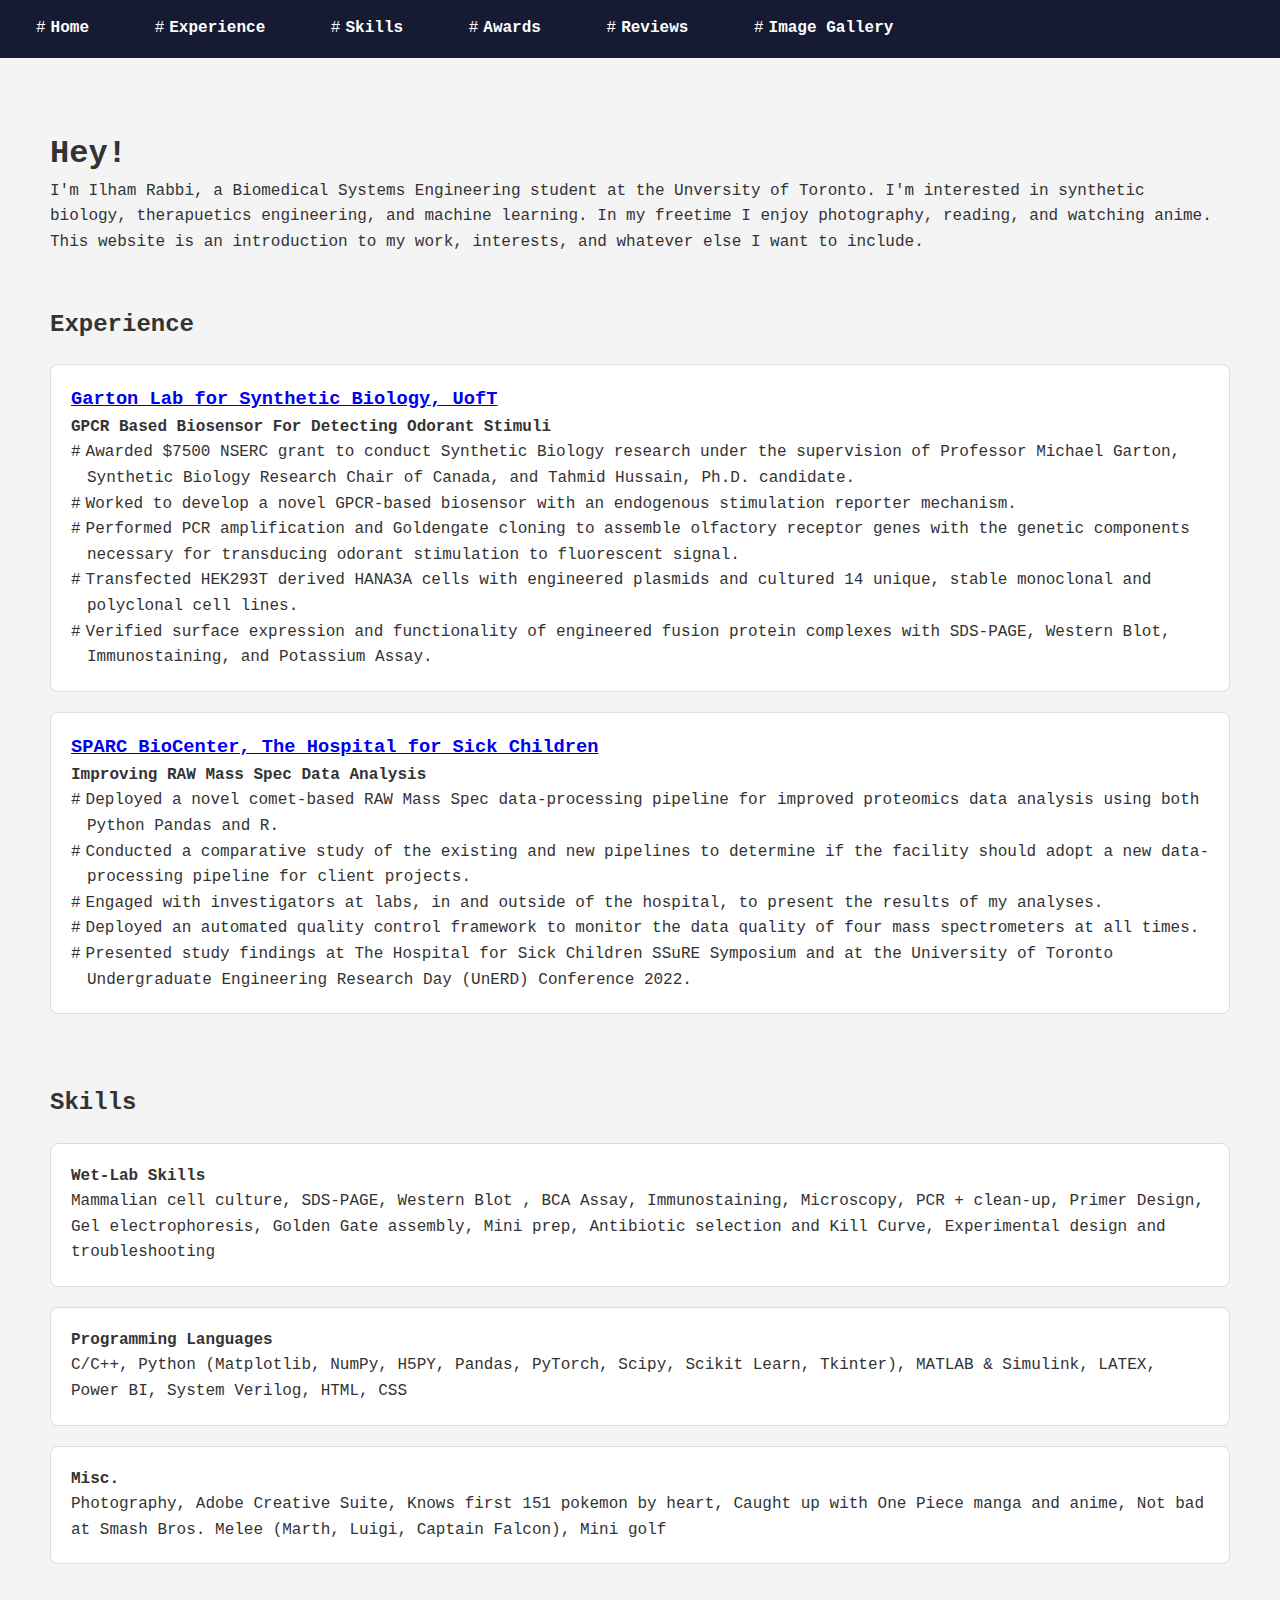
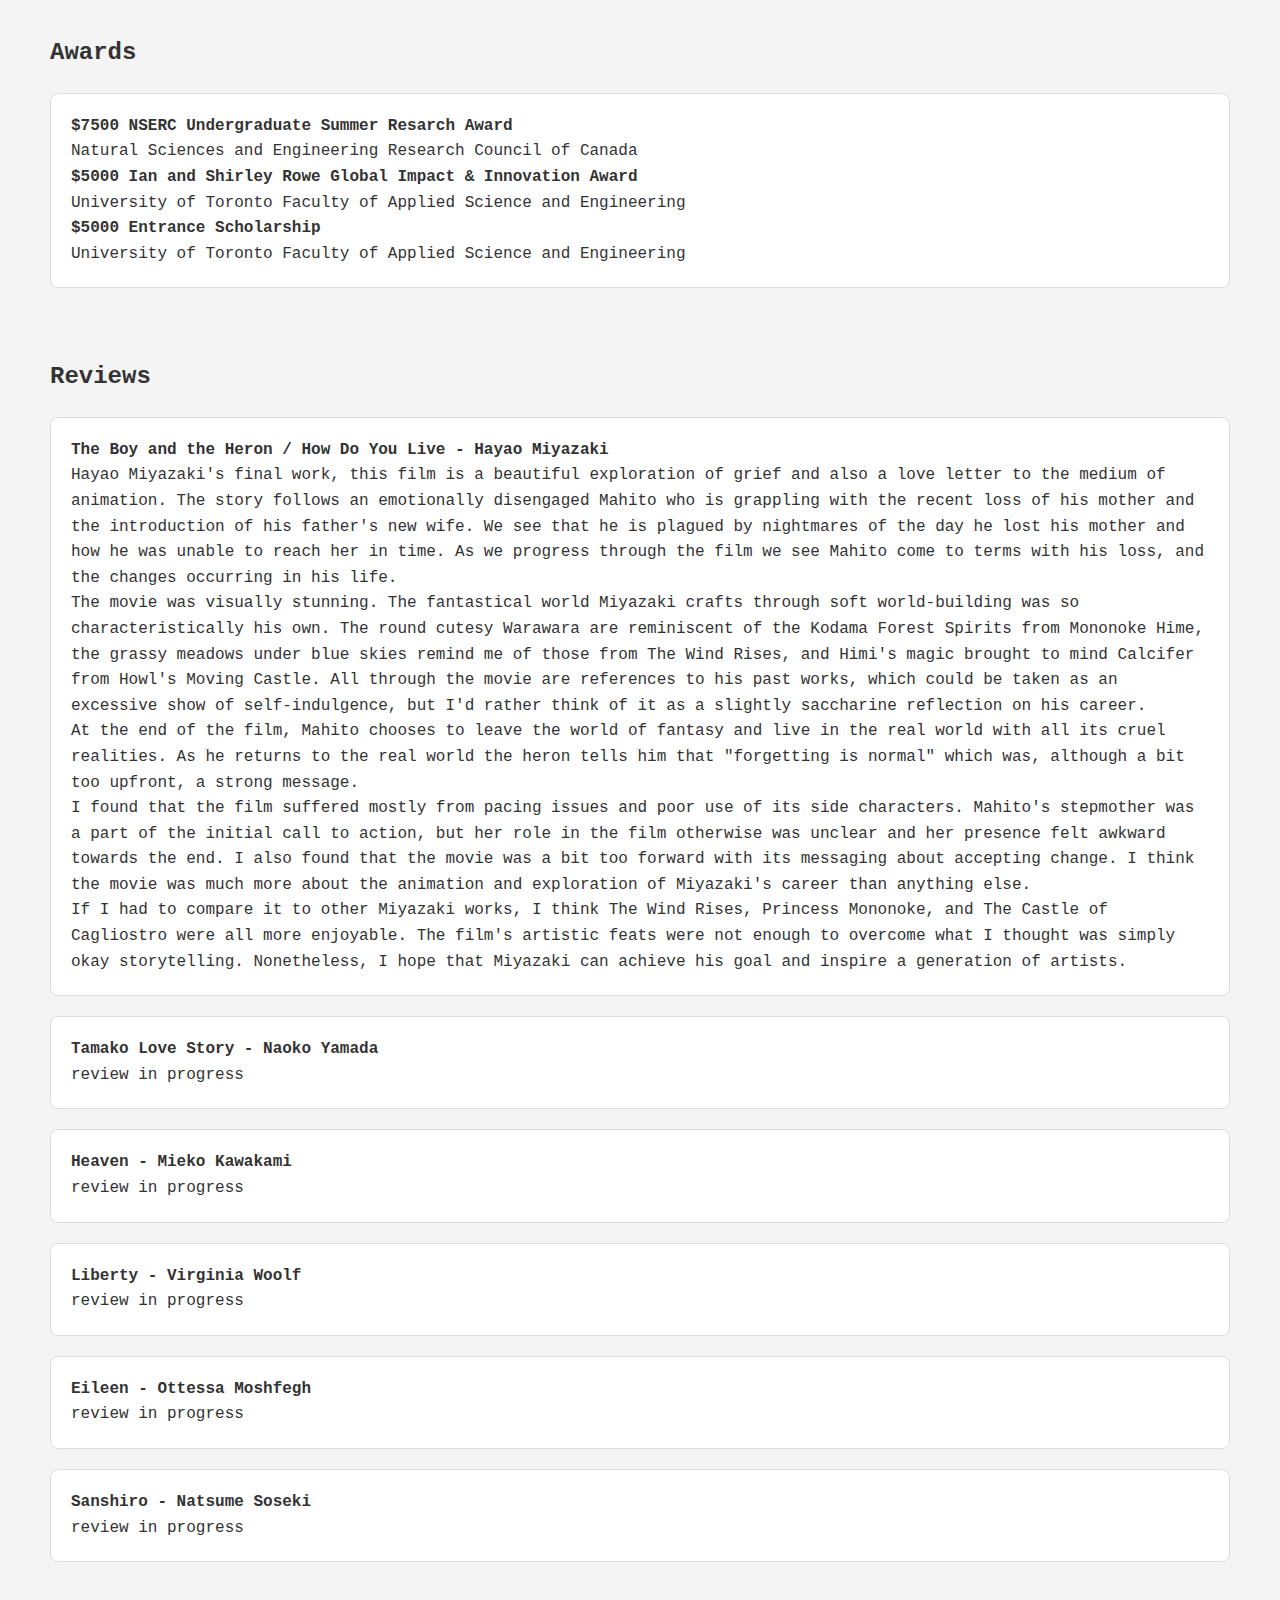
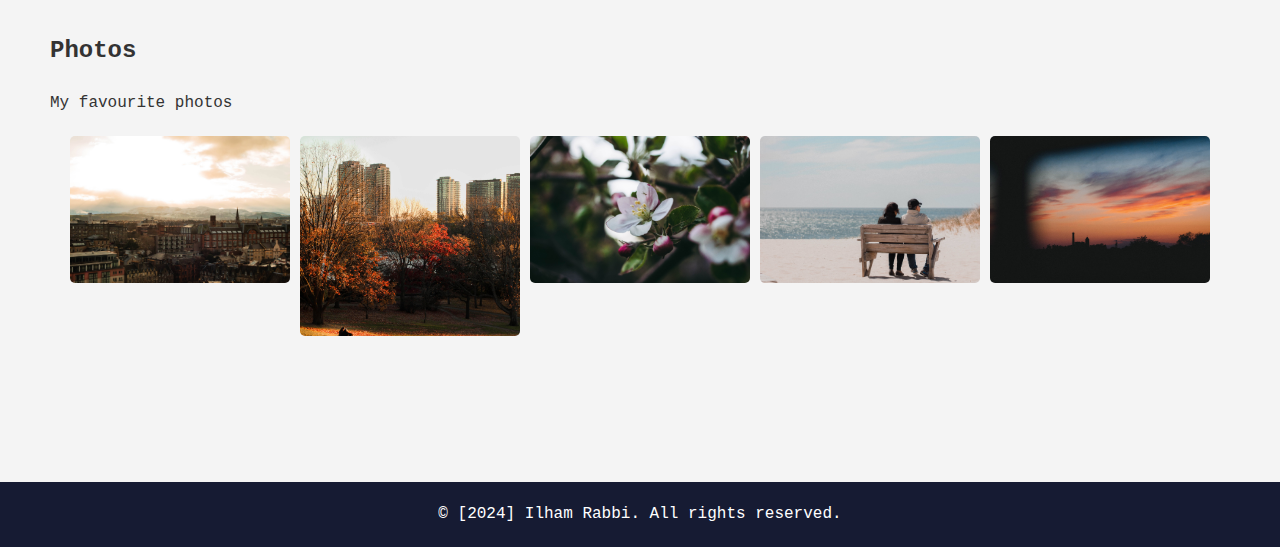
==== index.html @ 2a147fde "typos" ====
<!DOCTYPE html>
<html lang="en">
<head>
    <meta charset="UTF-8">
    <meta name="viewport" content="width=device-width, initial-scale=1.0">
    <title>Ilham Rabbi</title>
    <link rel="stylesheet" href="./style.css"> <!-- Link to your CSS file -->
</head>
<script src="index.js"></script>
<body>
    <header>
        <nav>
            <!-- Navigation Bar -->
            <ul>
                <li><a href="#home">Home</a></li>
                <li><a href="#experience">Experience</a></li>
                <li><a href="#skills">Skills</a></li>
                <li><a href="#awards">Awards</a></li>
                <li><a href="#reviews">Reviews</a></li>
                <li><a href="#image-gallery">Image Gallery</a></li>
            </ul>
        </nav>
    </header>
    <div id="adam">
    <section id="home">
        <!-- Home Section -->
        <h1>Hey!</h1>
        <p>I'm Ilham Rabbi, a Biomedical Systems Engineering student at the Unversity of Toronto. I'm interested in synthetic biology, therapuetics engineering, and machine learning. In my freetime I enjoy photography, reading, and watching anime. This website is an introduction to my work, interests, and whatever else I want to include.</p>
    </section>

    <section id="experience">
        <!-- Projects Section -->
        <h2>Experience</h2>
        <!-- Project 1 -->
        <div class="experience">
            <h3><a href="http://www.gartonlab.org/">Garton Lab for Synthetic Biology, UofT </a></h3>
            <h4>GPCR Based Biosensor For Detecting Odorant Stimuli</h4>
            <ul>
                <li>Awarded $7500 NSERC grant to conduct Synthetic Biology research under the supervision of Professor Michael Garton,
                        Synthetic Biology Research Chair of Canada, and Tahmid Hussain, Ph.D. candidate.</li>
                <li>Worked to develop a novel GPCR-based biosensor with an endogenous stimulation reporter mechanism.</li>
                <li>Performed PCR amplification and Goldengate cloning to assemble olfactory receptor genes with the genetic components
                        necessary for transducing odorant stimulation to fluorescent signal.</li>
                <li>Transfected HEK293T derived HANA3A cells with engineered plasmids and cultured 14 unique, stable monoclonal and
                    polyclonal cell lines.</li>
                <li>Verified surface expression and functionality of engineered fusion protein complexes with SDS-PAGE, Western Blot,
                    Immunostaining, and Potassium Assay.</li>
            </ul>
            <!-- Add more details or a link to the project -->
        </div>
        <!-- Project 2 -->
        <div class="experience">
            <h3><a href="https://lab.research.sickkids.ca/sparc-molecular-analysis/">SPARC BioCenter, The Hospital for Sick Children</a></h3>
            <h4>Improving RAW Mass Spec Data Analysis</h4>
            <ul>
                <li>Deployed a novel comet-based RAW Mass Spec data-processing pipeline for improved proteomics data analysis using
                    both Python Pandas and R.</li>
                <li>Conducted a comparative study of the existing and new pipelines to determine if the facility should adopt a new
                    data-processing pipeline for client projects.</li>
                <li>Engaged with investigators at labs, in and outside of the hospital, to present the results of my analyses.</li>
                <li>Deployed an automated quality control framework to monitor the data quality of four mass spectrometers at all times.</li>
                <li>Presented study findings at The Hospital for Sick Children SSuRE Symposium and at the University of Toronto
                    Undergraduate Engineering Research Day (UnERD) Conference 2022.</li>
            </ul>
            <!-- Add more details or a link to the project -->
        </div>
        <!-- Add more projects as needed -->
    </section>

    <section id="skills">
        <!-- Skills Section -->
        <h2>Skills</h2>
        <div class="skills">
            <h4>Wet-Lab Skills</h4>
            <p>Mammalian cell culture, SDS-PAGE, Western Blot , BCA Assay, Immunostaining,
                Microscopy, PCR + clean-up, Primer Design, Gel electrophoresis, Golden Gate assembly,
                Mini prep, Antibiotic selection and Kill Curve, Experimental design and troubleshooting</p>
        </div>
        <div class="skills">
            <h4>Programming Languages</h4>
            <p>C/C++, Python (Matplotlib, NumPy, H5PY, Pandas, PyTorch, Scipy, Scikit Learn, Tkinter), 
                MATLAB & Simulink, LATEX, Power BI, System Verilog, HTML, CSS</p>
        </div>
        <div class="skills">
            <h4>Misc.</h4>
            <p>Photography, Adobe Creative Suite, Knows first 151 pokemon by heart, Caught up with One Piece manga and anime,
                Not bad at Smash Bros. Melee (Marth, Luigi, Captain Falcon), Mini golf</p>
        </div>
    </section>

    <section id="awards">
        <!-- Awards Section -->
        <h2>Awards</h2>
        <div class="awards">
            <h4>$7500 NSERC Undergraduate Summer Resarch Award</h4>
            <p>Natural Sciences and Engineering Research Council of Canada</p>
            <h4>$5000 Ian and Shirley Rowe Global Impact & Innovation Award </h4>
            <p>University of Toronto Faculty of Applied Science and Engineering</p>
            <h4>$5000 Entrance Scholarship</h4>
            <p>University of Toronto Faculty of Applied Science and Engineering</p>
        </div>  
    </section>

    <section id="reviews">
        <h2>Reviews</h2>
        <div class="reviews">
            <h4>The Boy and the Heron / How Do You Live - Hayao Miyazaki</h4>
            <p>Hayao Miyazaki's final work, this film is a beautiful exploration of grief and also a love letter to 
                the medium of animation. The story follows an emotionally disengaged Mahito who is grappling with the 
                recent loss of his mother and the introduction of his father's new wife. We see that he is plagued by 
                nightmares of the day he lost his mother and how he was unable to reach her in time. As we progress through 
                the film we see Mahito come to terms with his loss, and the changes occurring in his life.
                <br>The movie was visually stunning. The fantastical world Miyazaki crafts through soft world-building was
                 so characteristically his own. The round cutesy Warawara are reminiscent of the Kodama Forest Spirits from 
                 Mononoke Hime, the grassy meadows under blue skies remind me of those from The Wind Rises, and Himi's magic 
                 brought to mind Calcifer from Howl's Moving Castle. All through the movie are references to his past works,
                  which could be taken as an excessive show of self-indulgence, but I'd rather think of it as a slightly 
                  saccharine reflection on his career.
                <br>At the end of the film, Mahito chooses to leave the world of fantasy and live in the real world with all 
                its cruel realities. As he returns to the real world the heron tells him that "forgetting is normal" which was, 
                although a bit too upfront, a strong message.
                <br>I found that the film suffered mostly from pacing issues and poor use of its side characters. Mahito's 
                stepmother was a part of the initial call to action, but her role in the film otherwise was unclear and her 
                presence felt awkward towards the end. I also found that the movie was a bit too forward with its messaging 
                about accepting change. I think the movie was much more about the animation and exploration of Miyazaki's career 
                than anything else.
                <br>If I had to compare it to other Miyazaki works, I think The Wind Rises, Princess Mononoke, and The Castle 
                of Cagliostro were all more enjoyable. The film's artistic feats were not enough to overcome what I thought was 
                simply okay storytelling. Nonetheless, I hope that Miyazaki can achieve his goal and inspire a generation of artists.  </p>
        </div>
        <div class="reviews">
            <h4>Tamako Love Story - Naoko Yamada</h4>
            <p> review in progress</p>
        </div>
        <div class="reviews">
            <h4>Heaven - Mieko Kawakami</h4>
            <p> review in progress</p>
        </div>
        <div class="reviews">
            <h4>Liberty - Virginia Woolf</h4>
            <p> review in progress</p>
        </div>
        <div class="reviews">
            <h4>Eileen - Ottessa Moshfegh</h4>
            <p> review in progress</p>
        </div>
        <div class="reviews">
            <h4>Sanshiro - Natsume Soseki</h4>
            <p> review in progress</p>
        </div>
    </section>

    <section id="image-gallery">
        <h2>Photos</h2>
        <p>My favourite photos</p>
         <!-- The grid: four columns -->
         <div class="grid">
            <!-- Repeat this block for each image -->
            <img src="./Images/edinburgh.jpg" alt="edinburgh" onclick="showImage(this.src)">
            <img src="./Images/highpark.jpg" alt="highpark" onclick="showImage(this.src)">
            <img src="./Images/apple.jpg" alt="apple" onclick="showImage(this.src)">       
            <img src="./Images/capecod.jpg" alt="capecod" onclick="showImage(this.src)">
            <img src="./Images/sunset.jpg" alt="sunset" onclick="showImage(this.src)">
            <!-- ... more images ... -->
        </div>
        <div id="large-image-container">
            <img id="large-image" src="" alt="" />
        </div>
    </section>

    </div>
    <footer>
        <!-- Footer -->
        <p>© [2024] Ilham Rabbi. All rights reserved.</p>
    </footer>

    <script src="js/script.js"></script> <!-- Link to your JavaScript file -->
</body>
</html>
---- style.css ----
/* Reset CSS */
* {
    margin: 0;
    padding: 0;
    box-sizing: border-box;
}

body {
    font-family: 'Courier New', monospace;
    line-height: 1.6;
    color: #333;
    text-align: left;
    background-color: #f4f4f4;
}

header {
    background: #161b33;
    color: #fff;
    padding: 1rem 0;
    text-align: left;
}

header nav ul {
    list-style: none;
}

header nav ul li {
    display: inline;
    margin: 0 20px;
}

header nav ul li a {
    color: #fff;
    text-decoration: none;
    font-weight: bold;
}

section {
    padding: 20px 0;
    text-align: left;
    margin-bottom: 10px;
    
}

section h2 {
    margin-bottom: 20px;    
}

.experience {
    background: #fff;
    margin: 20px auto;
    padding: 20px;
    border: 1px solid #ddd;
    border-radius: 8px;
    width: 100%;
}

.skills {background: #fff;
    margin: 20px auto;
    padding: 20px;
    border: 1px solid #ddd;
    border-radius: 8px;
    width: 100%;
}

.awards {background: #fff;
    margin: 20px auto;
    padding: 20px;
    border: 1px solid #ddd;
    border-radius: 8px;
    width: 100%;
}

.reviews {background: #fff;
    margin: 20px auto;
    padding: 20px;
    border: 1px solid #ddd;
    border-radius: 8px;
    width: 100%;
}

ul {
    list-style: none;
    margin-left: 0;
    padding-left: 0;
  }
  
  li {
    padding-left: 1em;
    text-indent: -1em;
  }
  
  li:before {
    content: "#";
    padding-right: 5px;
  }

footer {
    text-align: center;
    padding: 20px 0;
    background: #161b33;
    color: #fff;
}

/* Responsive Design */
@media screen and (max-width: 768px) {
    header nav ul li {
        display: block;
        margin-bottom: 10px;
    }

    .project {
        width: 90%;
    }
}

#adam{
    padding: 50px;
}

#image-gallery .grid {
    display: grid;
    grid-template-columns: repeat(auto-fit, minmax(200px, 1fr)); /* Adjust columns */
    gap: 10px; /* Space between images */
    padding: 20px;
    max-width: 100%; /* Ensures grid doesn't overflow the container */
}

#image-gallery .grid img {
    width: 100%; /* Ensures image width fits the grid cell */
    height: auto; /* Maintains aspect ratio */
    max-height: 200px; /* Limit the height of images in the grid */
    object-fit: cover; /* Ensures the image covers the grid area */
    border-radius: 5px;
}

#image-gallery .grid img:hover {
    transform: scale(1.05);
    border-color: #333;
}

#large-image-container {
    margin-top: 20px;
    text-align: center;
}

#large-image {
    max-width: 80%;
    height: auto;
    max-height: 1000px;
}
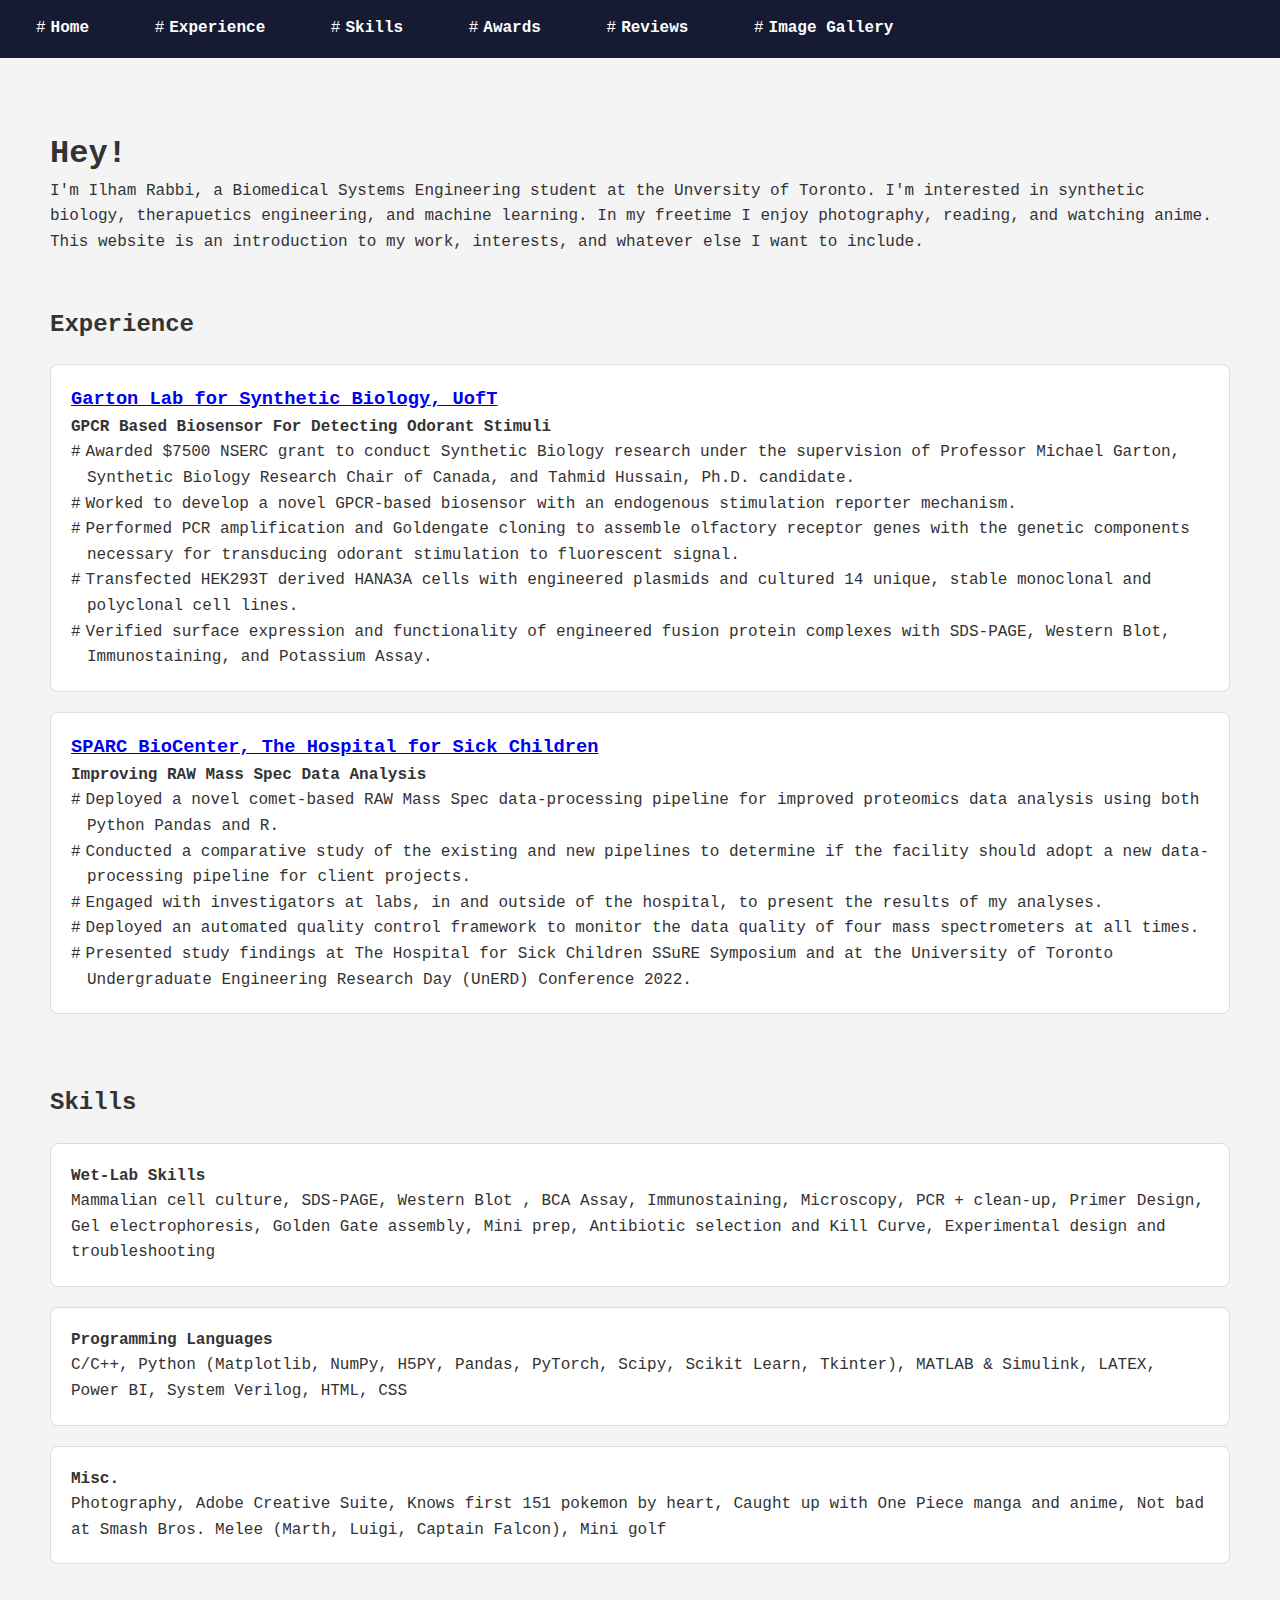
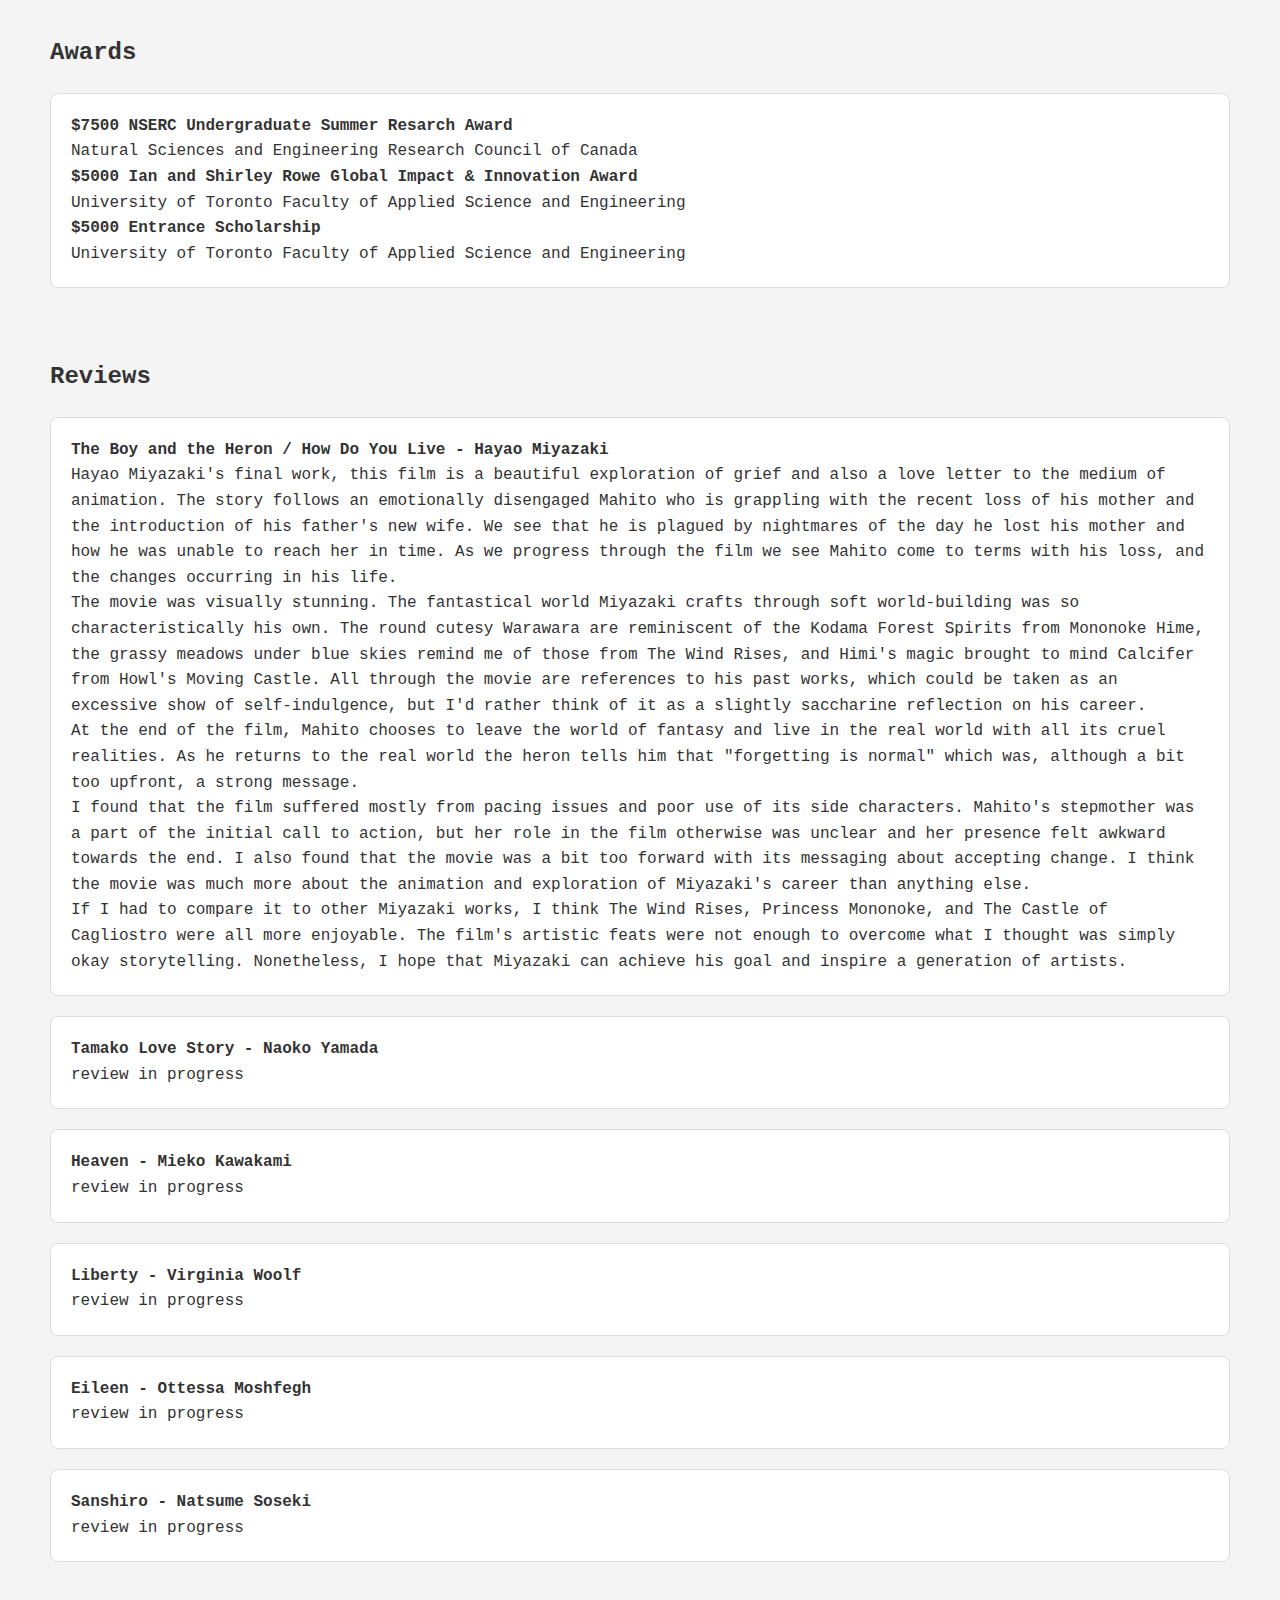
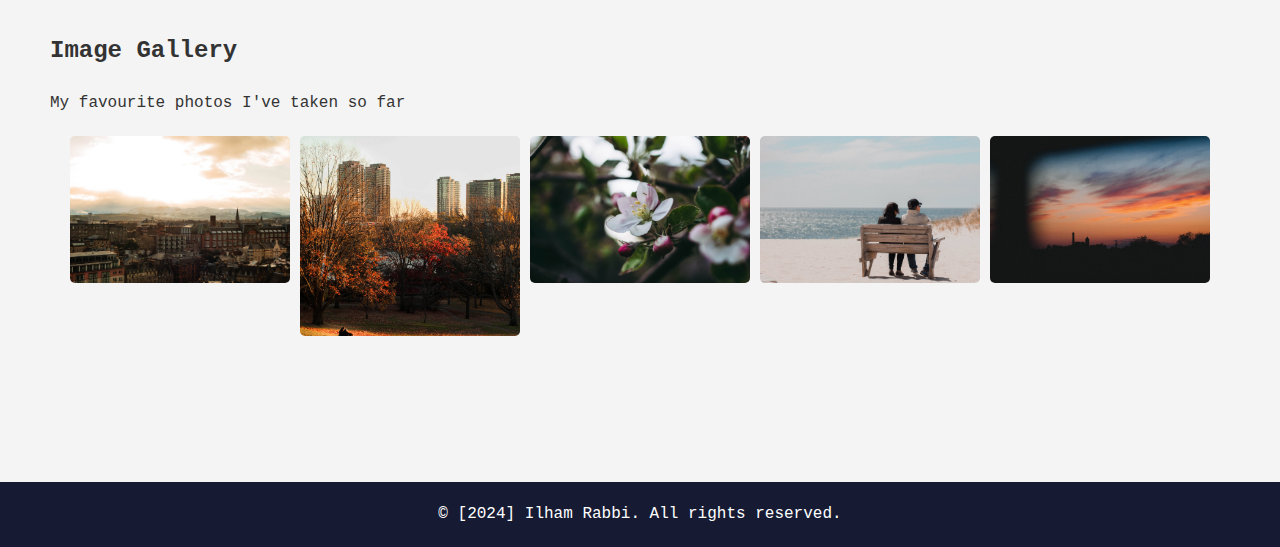
==== commit 54c723d8: "iouioweq" ====
--- a/index.html
+++ b/index.html
@@ -151,8 +151,8 @@
     </section>
 
     <section id="image-gallery">
-        <h2>Photos</h2>
-        <p>My favourite photos</p>
+        <h2>Image Gallery</h2>
+        <p>My favourite photos I've taken so far</p>
          <!-- The grid: four columns -->
          <div class="grid">
             <!-- Repeat this block for each image -->
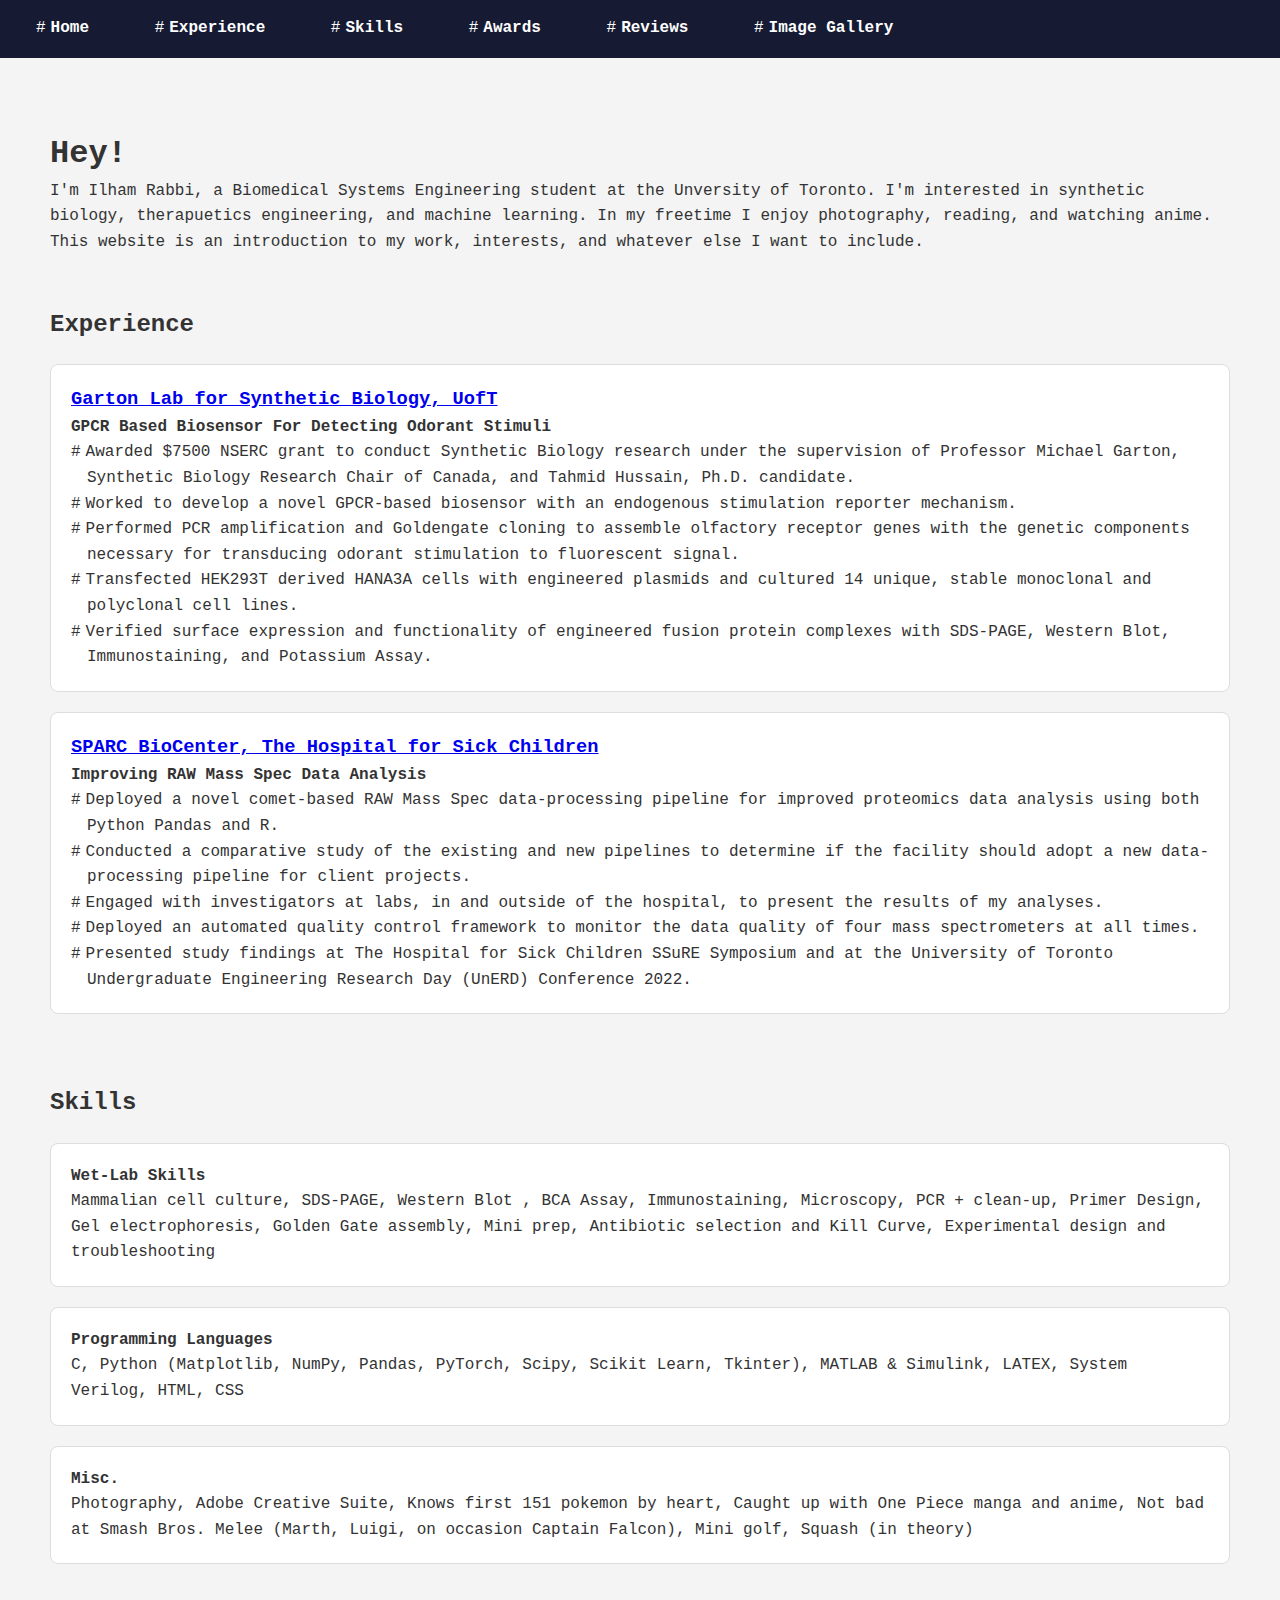
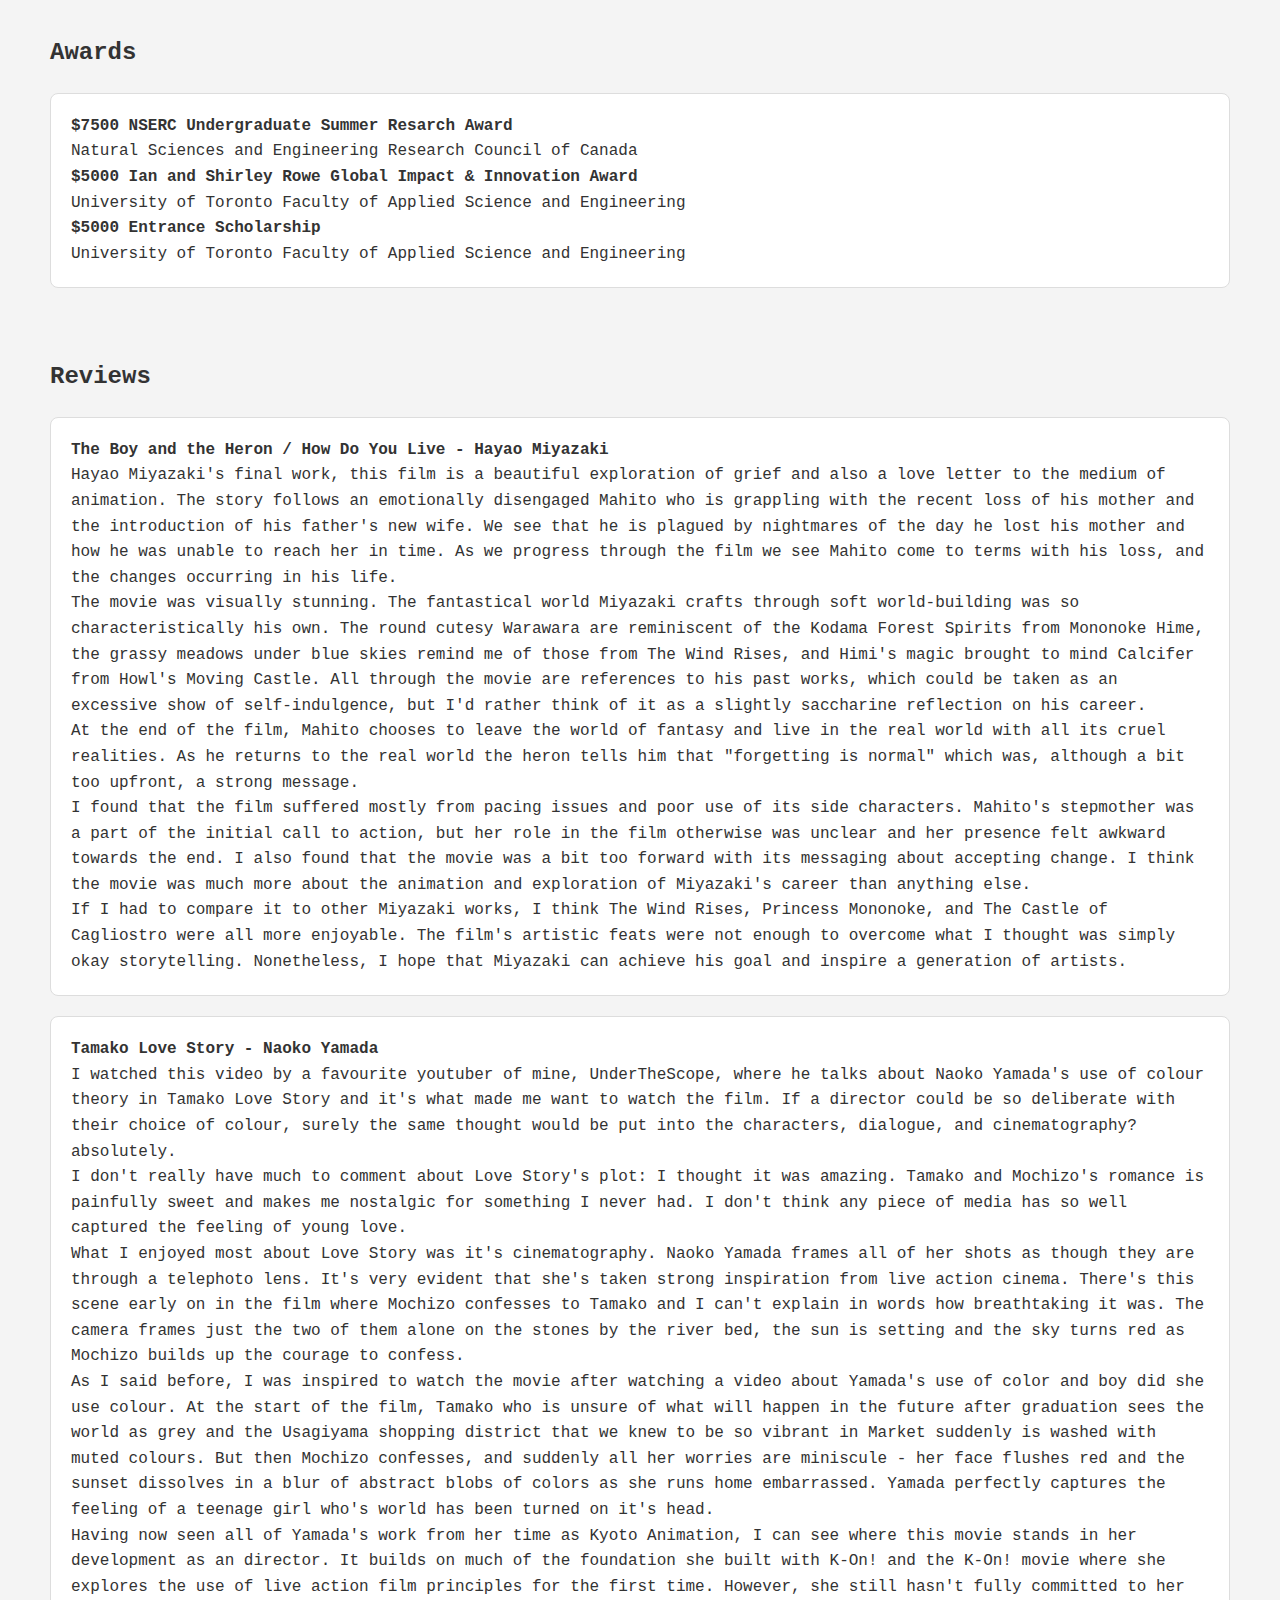
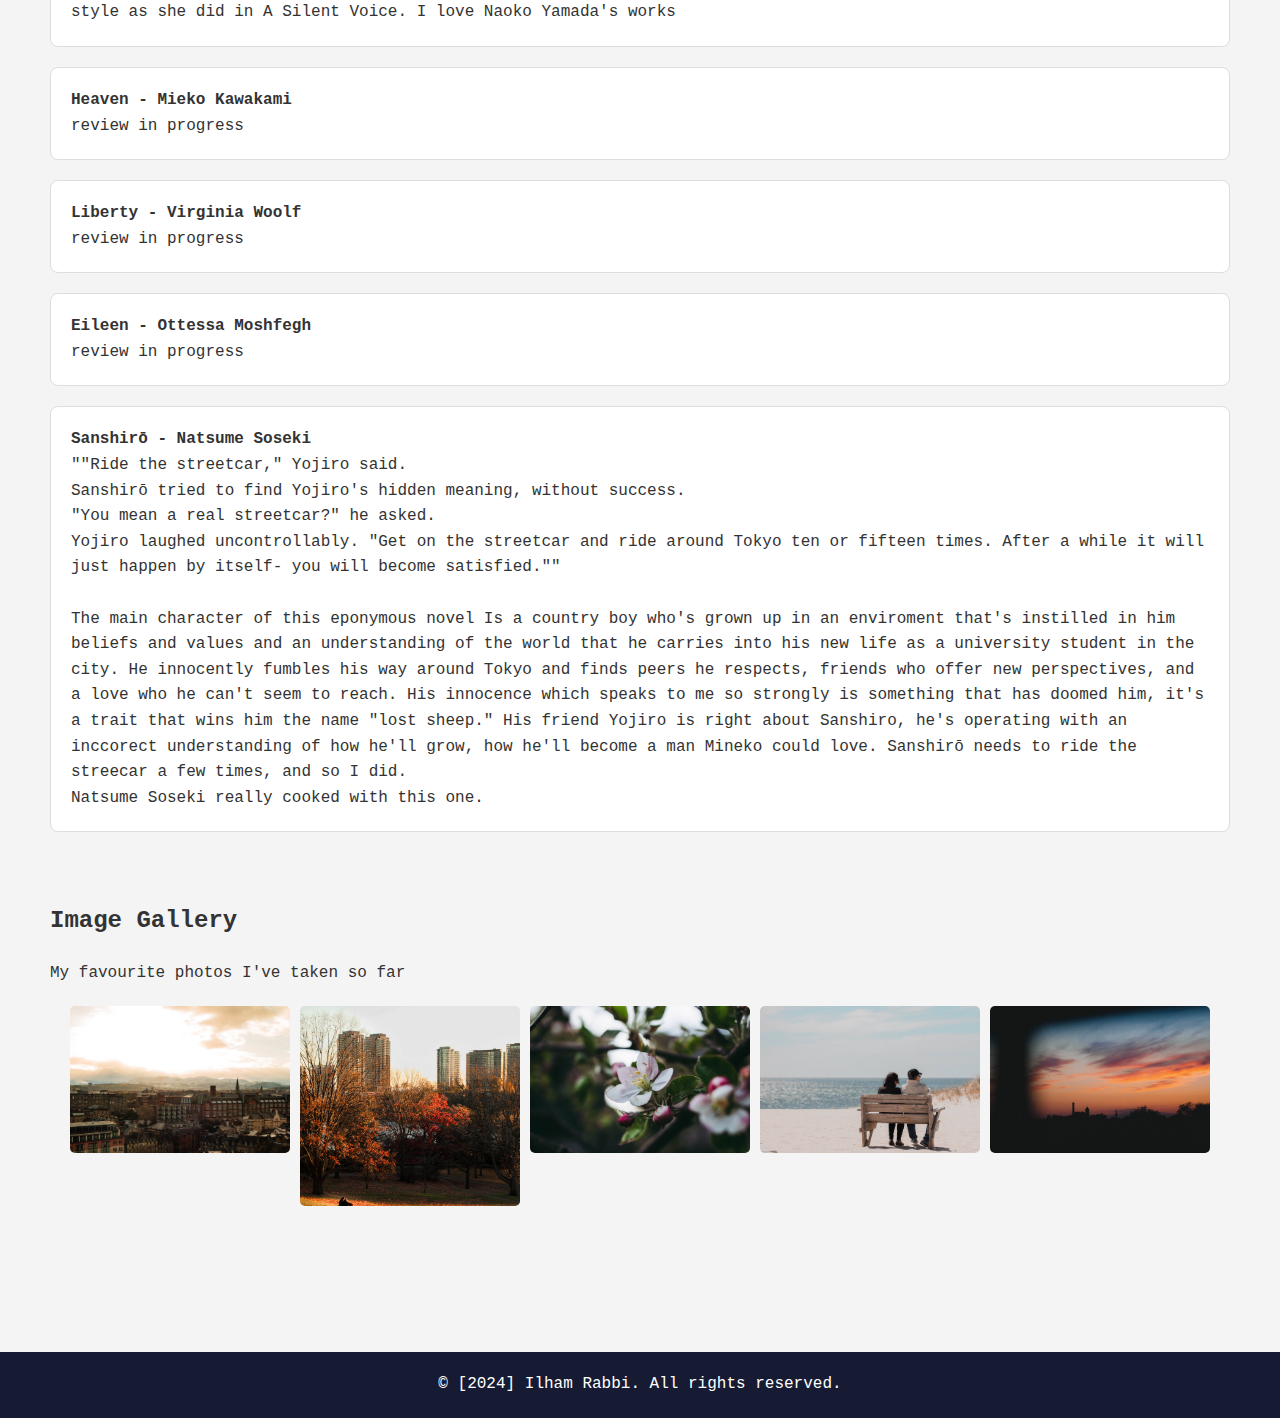
==== commit 46668157: "reviews" ====
--- a/index.html
+++ b/index.html
@@ -78,13 +78,13 @@
         </div>
         <div class="skills">
             <h4>Programming Languages</h4>
-            <p>C/C++, Python (Matplotlib, NumPy, H5PY, Pandas, PyTorch, Scipy, Scikit Learn, Tkinter), 
-                MATLAB & Simulink, LATEX, Power BI, System Verilog, HTML, CSS</p>
+            <p>C, Python (Matplotlib, NumPy, Pandas, PyTorch, Scipy, Scikit Learn, Tkinter), 
+                MATLAB & Simulink, LATEX, System Verilog, HTML, CSS</p>
         </div>
         <div class="skills">
             <h4>Misc.</h4>
             <p>Photography, Adobe Creative Suite, Knows first 151 pokemon by heart, Caught up with One Piece manga and anime,
-                Not bad at Smash Bros. Melee (Marth, Luigi, Captain Falcon), Mini golf</p>
+                Not bad at Smash Bros. Melee (Marth, Luigi, on occasion Captain Falcon), Mini golf, Squash (in theory)</p>
         </div>
     </section>
 
@@ -111,11 +111,11 @@
                 nightmares of the day he lost his mother and how he was unable to reach her in time. As we progress through 
                 the film we see Mahito come to terms with his loss, and the changes occurring in his life.
                 <br>The movie was visually stunning. The fantastical world Miyazaki crafts through soft world-building was
-                 so characteristically his own. The round cutesy Warawara are reminiscent of the Kodama Forest Spirits from 
-                 Mononoke Hime, the grassy meadows under blue skies remind me of those from The Wind Rises, and Himi's magic 
-                 brought to mind Calcifer from Howl's Moving Castle. All through the movie are references to his past works,
-                  which could be taken as an excessive show of self-indulgence, but I'd rather think of it as a slightly 
-                  saccharine reflection on his career.
+                so characteristically his own. The round cutesy Warawara are reminiscent of the Kodama Forest Spirits from 
+                Mononoke Hime, the grassy meadows under blue skies remind me of those from The Wind Rises, and Himi's magic 
+                brought to mind Calcifer from Howl's Moving Castle. All through the movie are references to his past works,
+                which could be taken as an excessive show of self-indulgence, but I'd rather think of it as a slightly 
+                saccharine reflection on his career.
                 <br>At the end of the film, Mahito chooses to leave the world of fantasy and live in the real world with all 
                 its cruel realities. As he returns to the real world the heron tells him that "forgetting is normal" which was, 
                 although a bit too upfront, a strong message.
@@ -130,7 +130,26 @@
         </div>
         <div class="reviews">
             <h4>Tamako Love Story - Naoko Yamada</h4>
-            <p> review in progress</p>
+            <p> I watched this video by a favourite youtuber of mine, UnderTheScope, where he talks about Naoko Yamada's use of colour theory in 
+                Tamako Love Story and it's what made me want to watch the film. If a director could be so deliberate with their
+                choice of colour, surely the same thought would be put into the characters, dialogue, and cinematography? absolutely.               
+                <br>I don't really have much to comment about Love Story's plot: I thought it was amazing. Tamako and Mochizo's romance is 
+                painfully sweet and makes me nostalgic for something I never had. I don't think any piece of media has so well captured the feeling of 
+                young love.                
+                <br>What I enjoyed most about Love Story was it's cinematography. Naoko Yamada frames all of her shots as though they are through a telephoto lens.
+                 It's very evident that she's taken strong inspiration from live action cinema. There's this scene early on in the film 
+                where Mochizo confesses to Tamako and I can't explain in words how breathtaking it was. The camera frames just the two of them alone on the stones by the river bed, 
+                the sun is setting and the sky turns red as Mochizo builds up the courage to confess.                
+                <br>As I said before, I was inspired to watch 
+                the movie after watching a video about Yamada's use of color and boy did she use colour. At the start of the film, Tamako who is 
+                unsure of what will happen in the future after graduation sees the world as grey and the Usagiyama shopping district that we knew to be so vibrant 
+                in Market suddenly is washed with muted colours. But then Mochizo confesses, and suddenly all her worries are miniscule - her face flushes 
+                red and the sunset dissolves in a blur of abstract blobs of colors as she runs home embarrassed. Yamada perfectly captures the 
+                feeling of a teenage girl who's world has been turned on it's head. 
+                <br>Having now seen all of Yamada's work from her time as Kyoto Animation, I can see where this movie stands in her development as an director. 
+                It builds on much of the foundation she built with K-On! and the K-On! movie where she explores the use of live action film principles for 
+                the first time. However, she still hasn't fully committed to her style as she did in A Silent Voice. I love Naoko Yamada's works
+            </p>
         </div>
         <div class="reviews">
             <h4>Heaven - Mieko Kawakami</h4>
@@ -145,8 +164,20 @@
             <p> review in progress</p>
         </div>
         <div class="reviews">
-            <h4>Sanshiro - Natsume Soseki</h4>
-            <p> review in progress</p>
+            <h4>Sanshirō - Natsume Soseki</h4>
+            <p> ""Ride the streetcar," Yojiro said.
+                <br>Sanshirō tried to find Yojiro's hidden meaning, without success.
+                <br>"You mean a real streetcar?" he asked.
+                <br>Yojiro laughed uncontrollably. "Get on the streetcar and ride around Tokyo ten or 
+                fifteen times. After a while it will just happen by itself- you will become satisfied."" 
+                <br><br>The main character of this eponymous novel Is a country boy who's grown up in an enviroment that's instilled in 
+                him beliefs and values and an understanding of the world that he carries into his new life as a university student in the city. 
+                He innocently fumbles his way around Tokyo and finds peers he respects, friends who offer new perspectives, and a 
+                love who he can't seem to reach. His innocence which speaks to me so strongly is something that has doomed him, it's a trait that 
+                wins him the name "lost sheep." His friend Yojiro is right about Sanshiro, he's operating with an inccorect understanding of how he'll grow, 
+                how he'll become a man Mineko could love. Sanshirō needs to ride the streecar a few times, and so I did. 
+                <br> Natsume Soseki really cooked with this one.
+            </p>
         </div>
     </section>
 
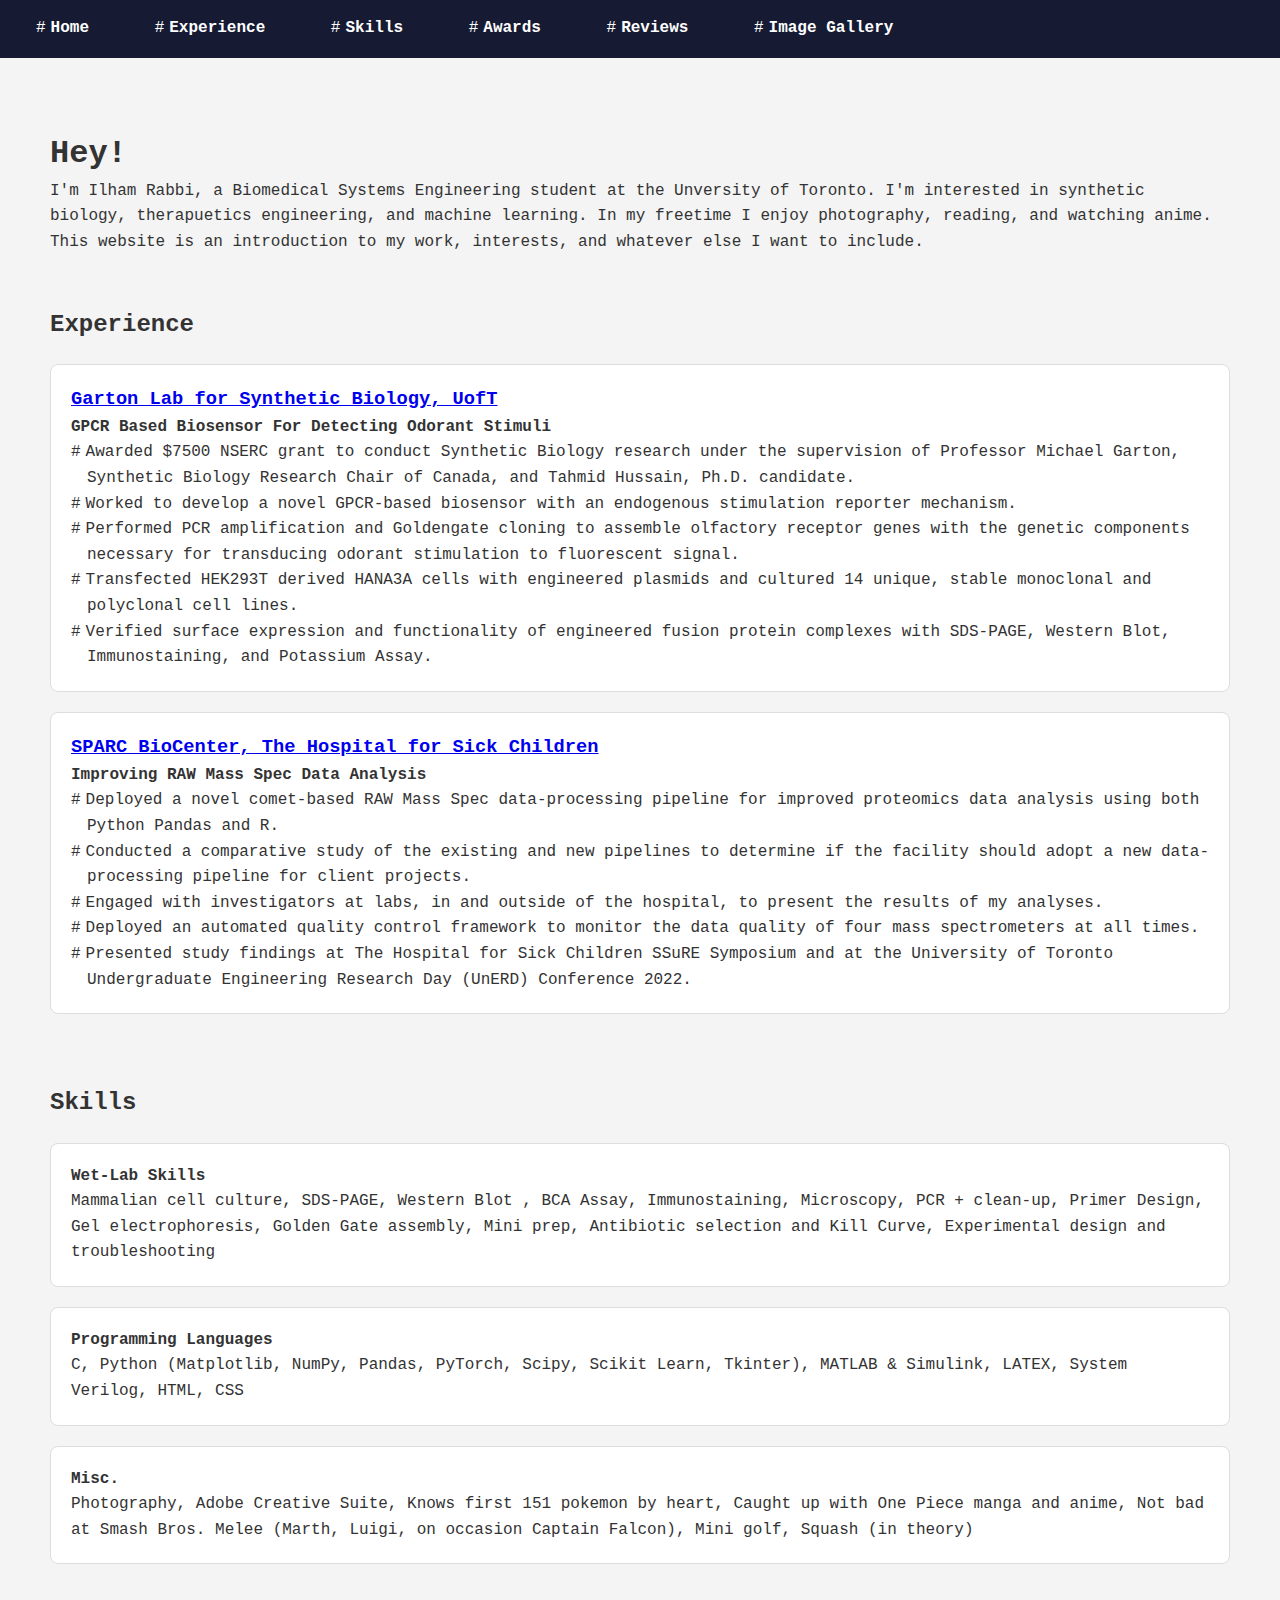
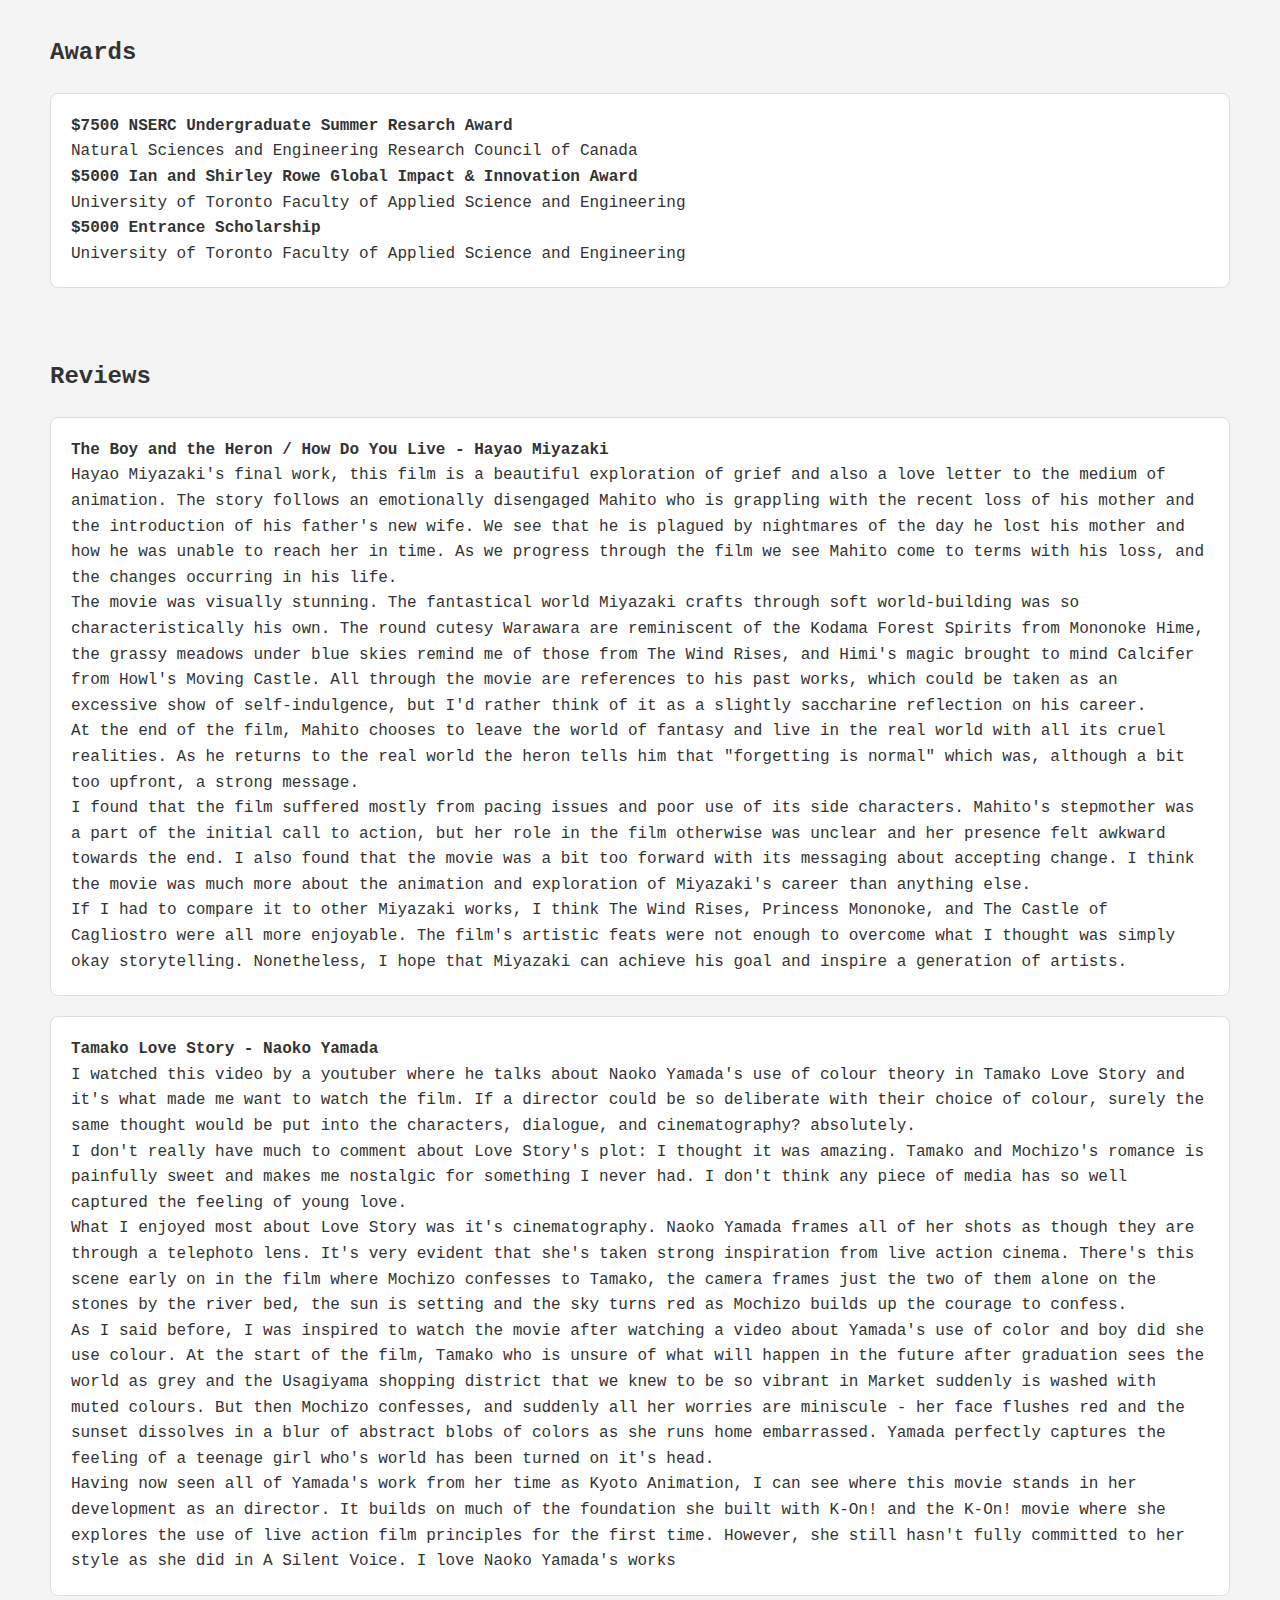
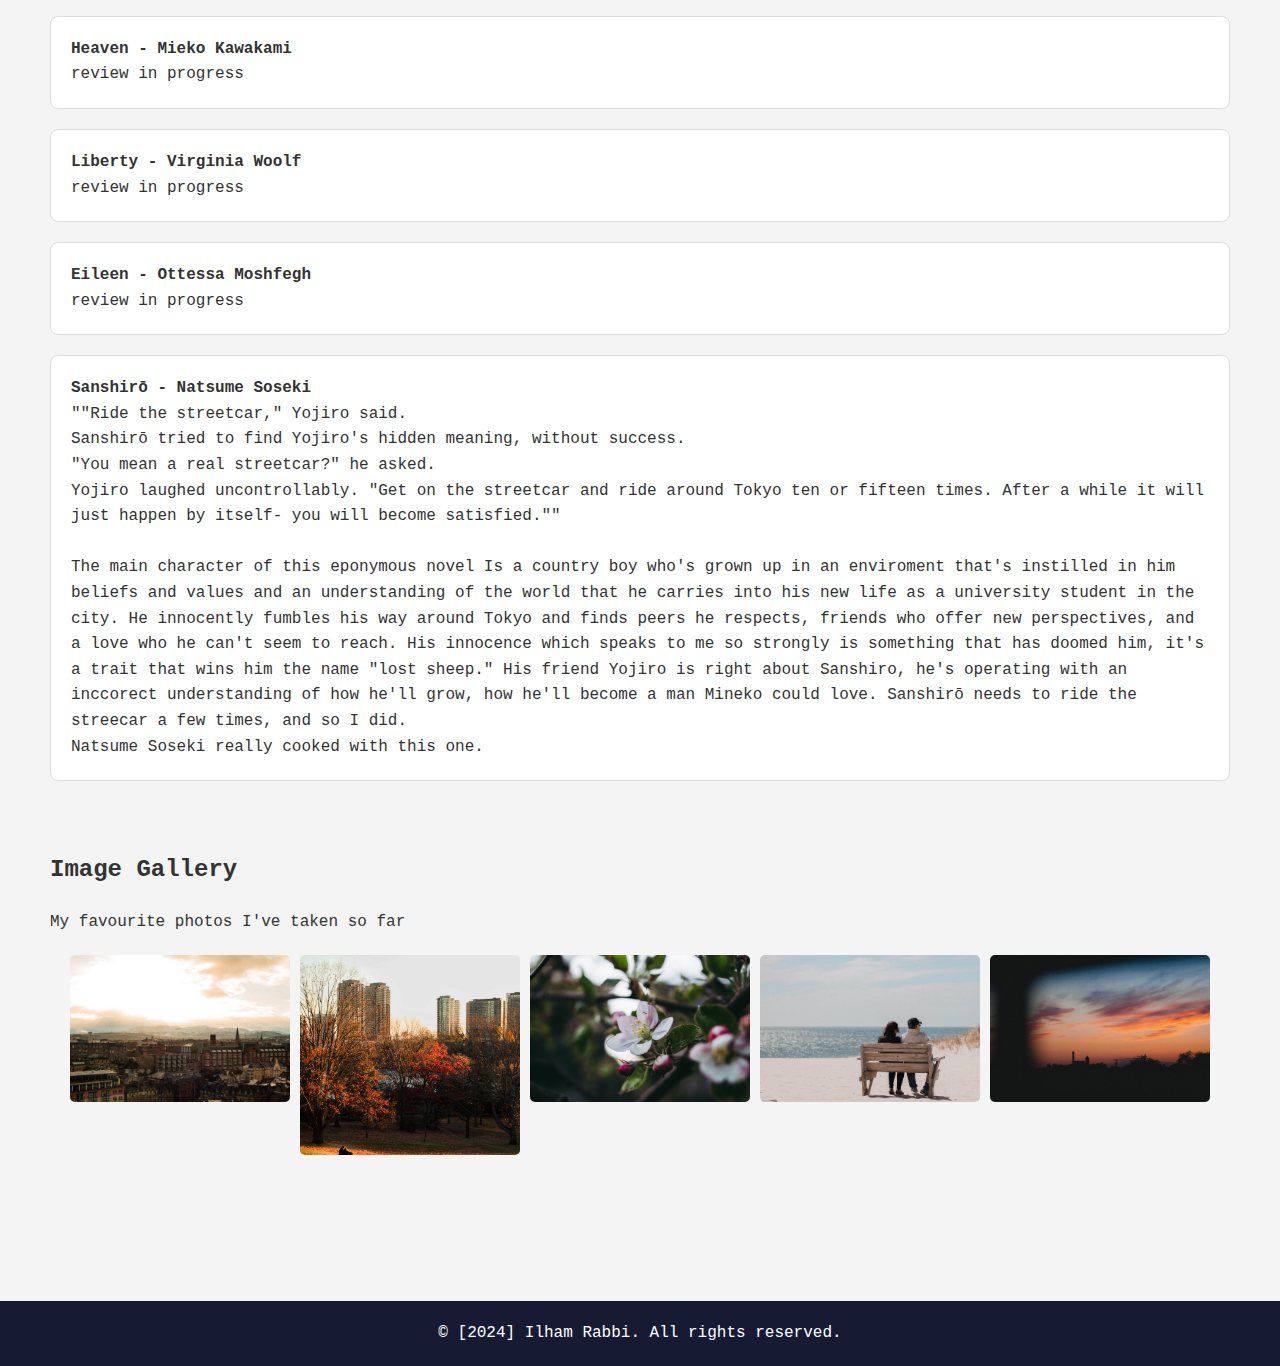
==== commit 28bfc941: "reviews" ====
--- a/index.html
+++ b/index.html
@@ -130,7 +130,7 @@
         </div>
         <div class="reviews">
             <h4>Tamako Love Story - Naoko Yamada</h4>
-            <p> I watched this video by a favourite youtuber of mine, UnderTheScope, where he talks about Naoko Yamada's use of colour theory in 
+            <p> I watched this video by a youtuber where he talks about Naoko Yamada's use of colour theory in 
                 Tamako Love Story and it's what made me want to watch the film. If a director could be so deliberate with their
                 choice of colour, surely the same thought would be put into the characters, dialogue, and cinematography? absolutely.               
                 <br>I don't really have much to comment about Love Story's plot: I thought it was amazing. Tamako and Mochizo's romance is 
@@ -138,7 +138,7 @@
                 young love.                
                 <br>What I enjoyed most about Love Story was it's cinematography. Naoko Yamada frames all of her shots as though they are through a telephoto lens.
                  It's very evident that she's taken strong inspiration from live action cinema. There's this scene early on in the film 
-                where Mochizo confesses to Tamako and I can't explain in words how breathtaking it was. The camera frames just the two of them alone on the stones by the river bed, 
+                where Mochizo confesses to Tamako, the camera frames just the two of them alone on the stones by the river bed, 
                 the sun is setting and the sky turns red as Mochizo builds up the courage to confess.                
                 <br>As I said before, I was inspired to watch 
                 the movie after watching a video about Yamada's use of color and boy did she use colour. At the start of the film, Tamako who is 
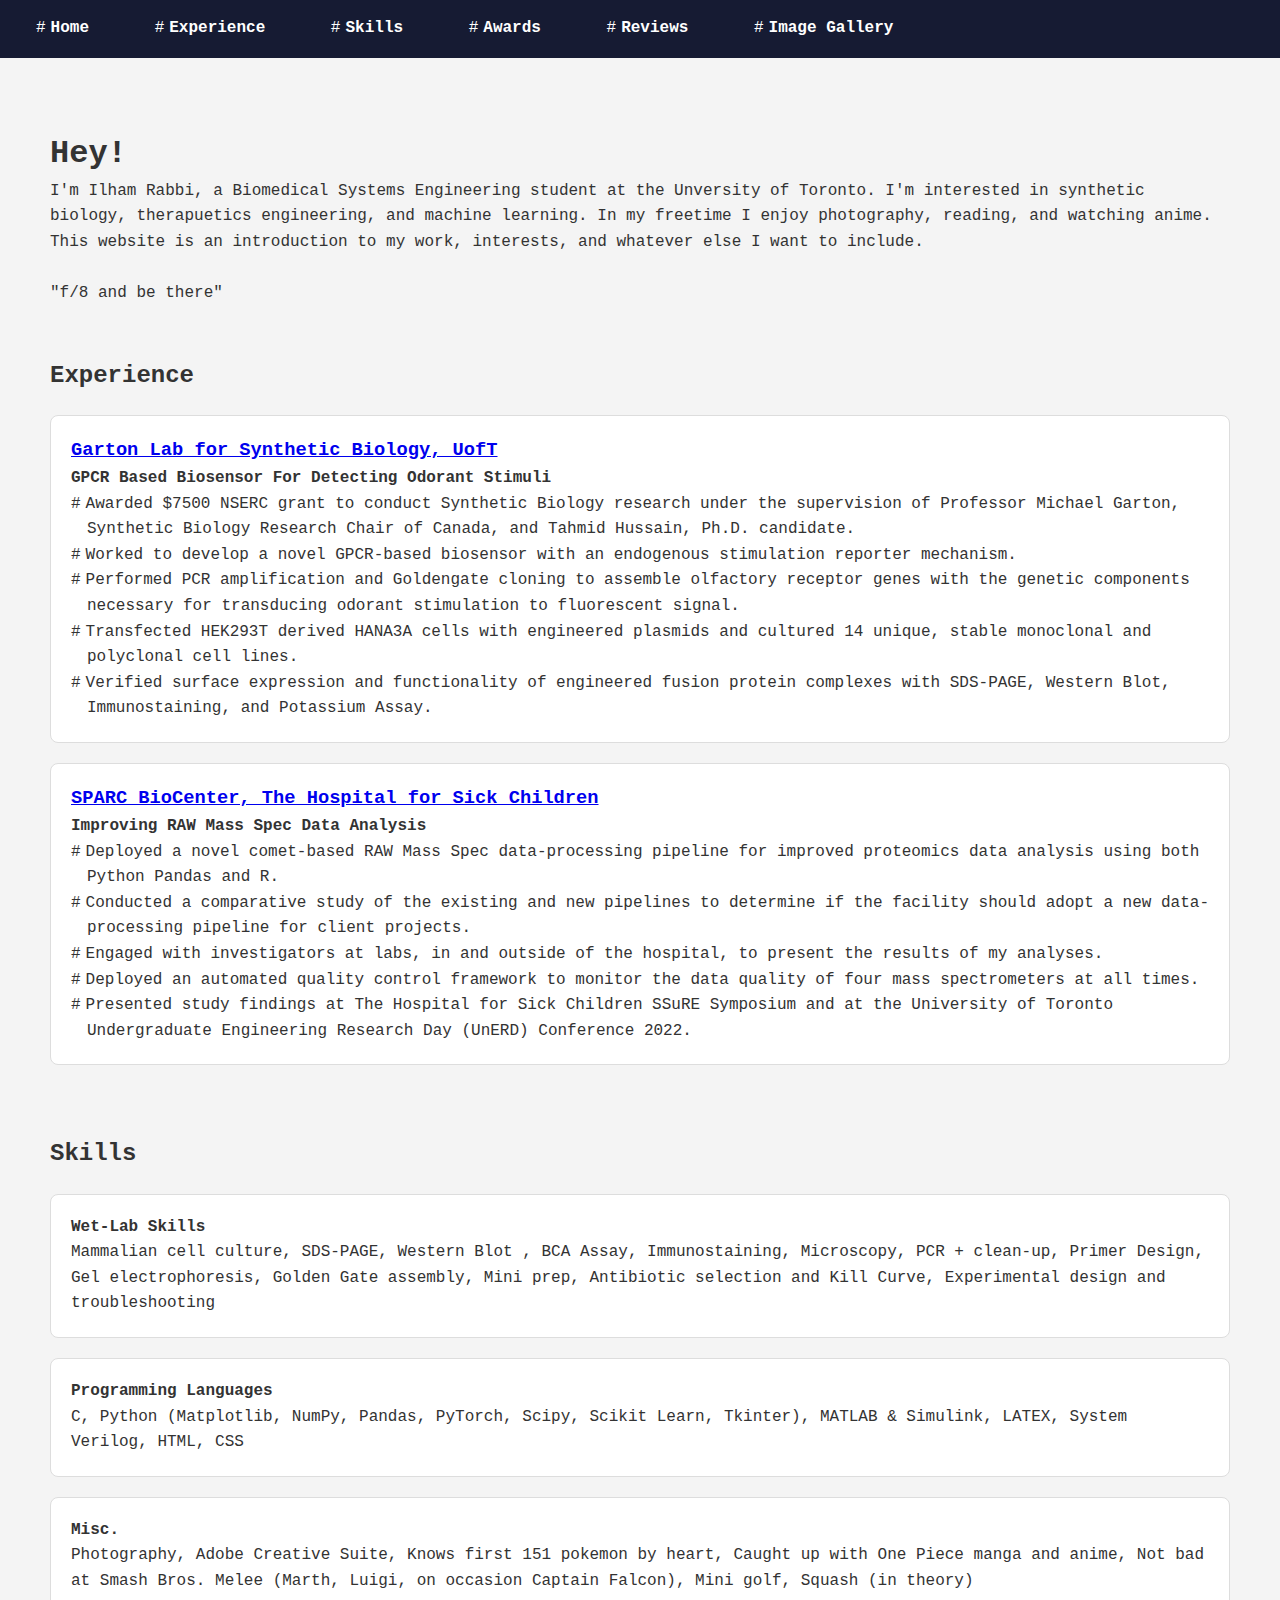
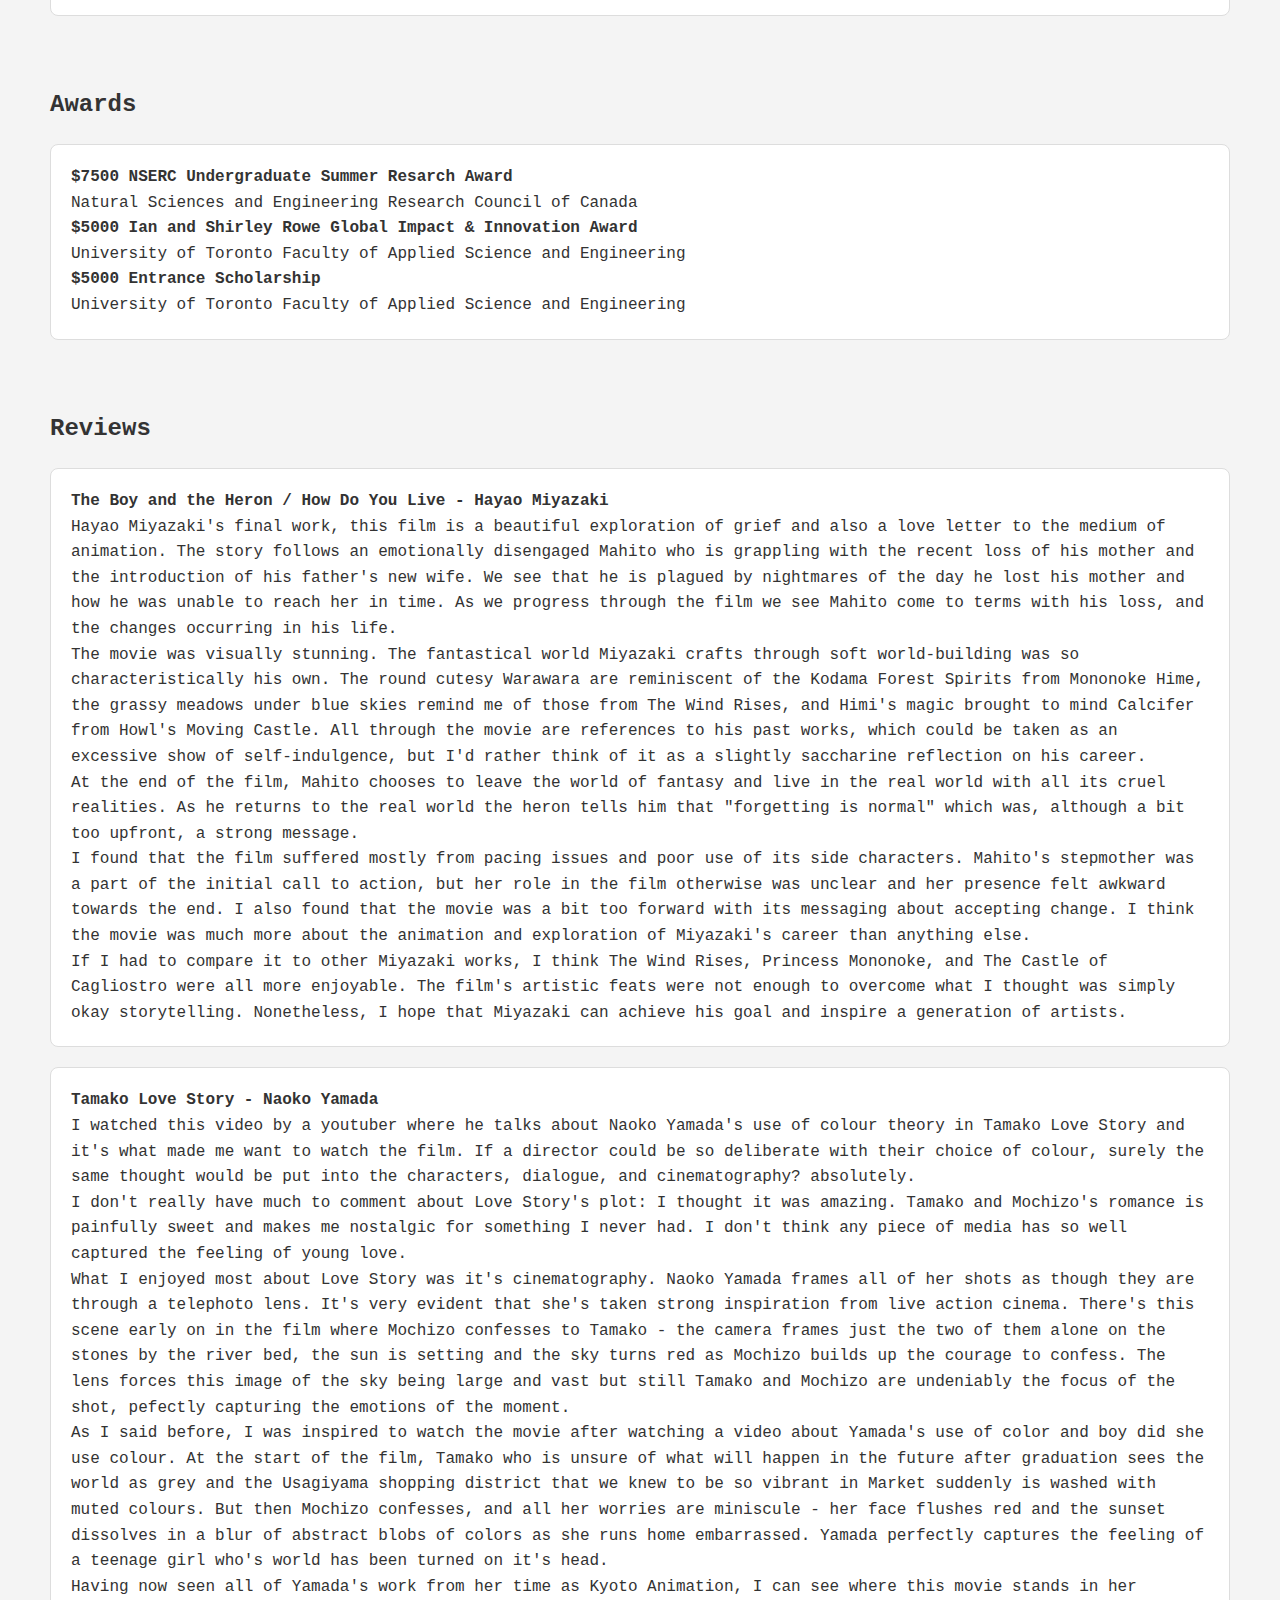
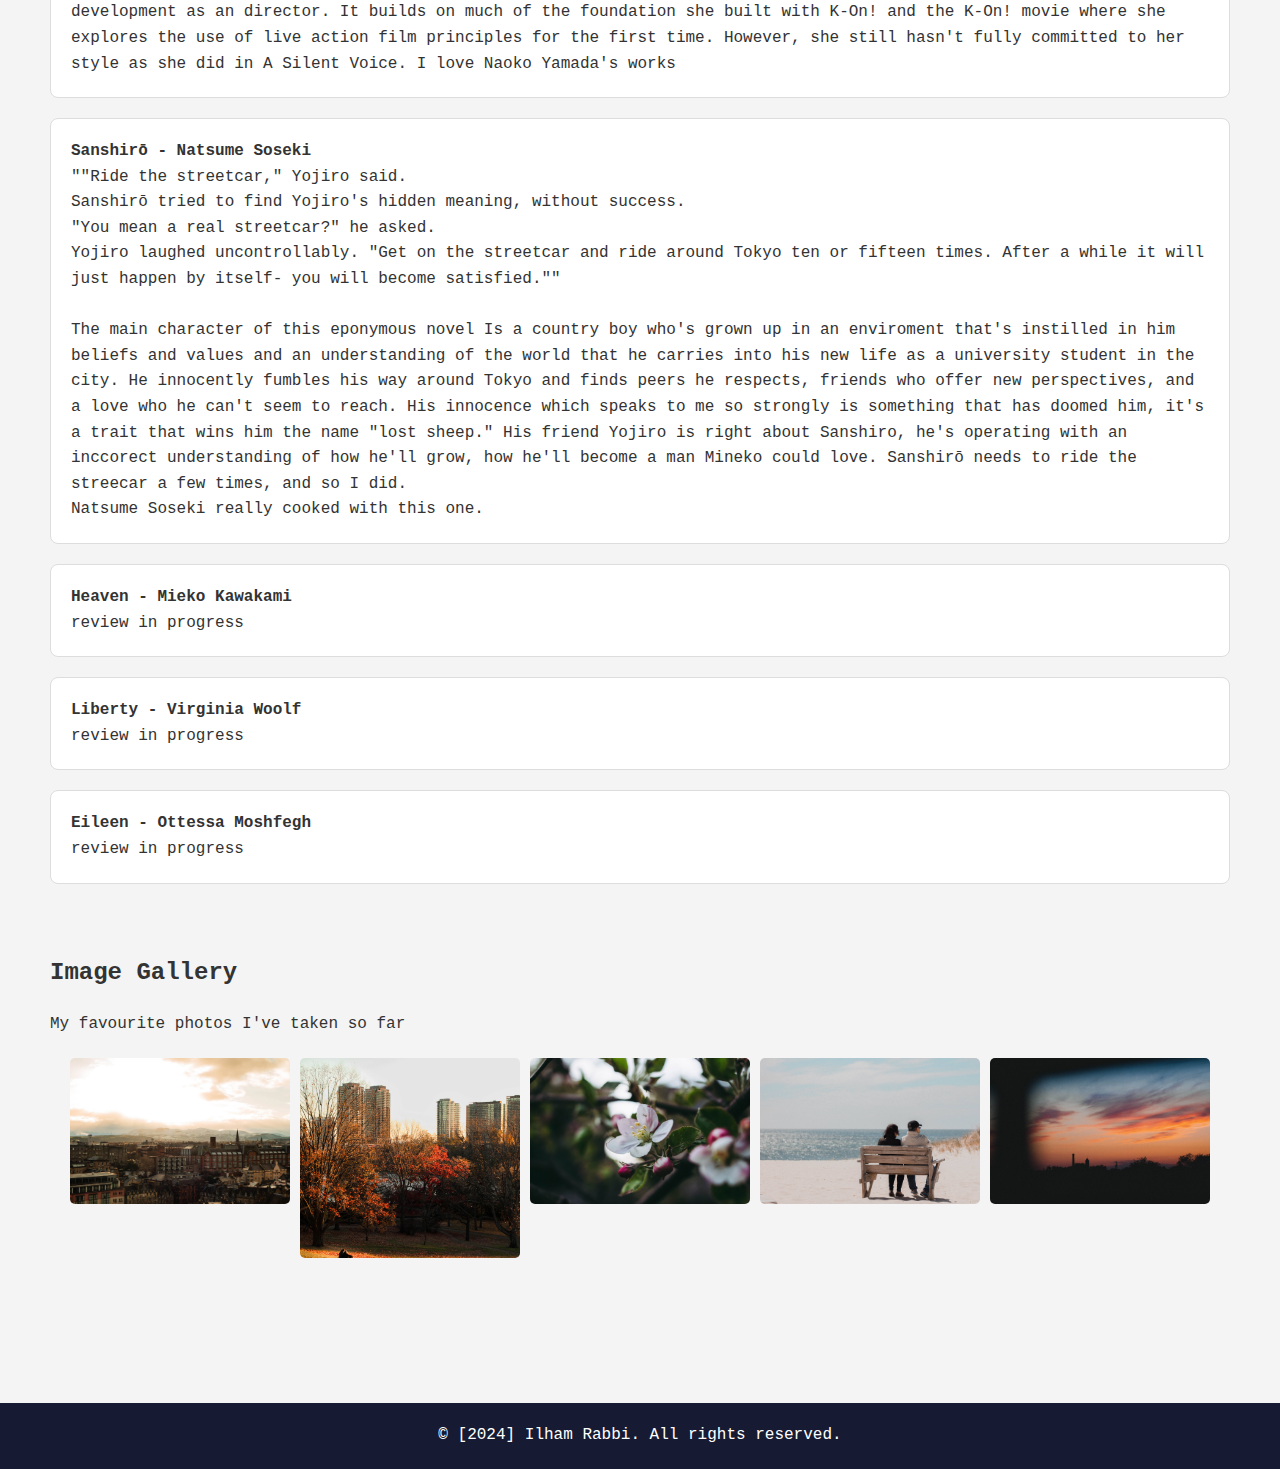
==== commit b91b376f: "updates" ====
--- a/index.html
+++ b/index.html
@@ -26,6 +26,8 @@
         <!-- Home Section -->
         <h1>Hey!</h1>
         <p>I'm Ilham Rabbi, a Biomedical Systems Engineering student at the Unversity of Toronto. I'm interested in synthetic biology, therapuetics engineering, and machine learning. In my freetime I enjoy photography, reading, and watching anime. This website is an introduction to my work, interests, and whatever else I want to include.</p>
+        <p><br></p>
+        <p>"f/8 and be there"</p>
     </section>
 
     <section id="experience">
@@ -138,30 +140,19 @@
                 young love.                
                 <br>What I enjoyed most about Love Story was it's cinematography. Naoko Yamada frames all of her shots as though they are through a telephoto lens.
                  It's very evident that she's taken strong inspiration from live action cinema. There's this scene early on in the film 
-                where Mochizo confesses to Tamako, the camera frames just the two of them alone on the stones by the river bed, 
-                the sun is setting and the sky turns red as Mochizo builds up the courage to confess.                
+                where Mochizo confesses to Tamako - the camera frames just the two of them alone on the stones by the river bed, 
+                the sun is setting and the sky turns red as Mochizo builds up the courage to confess. The lens forces this image of 
+                the sky being large and vast but still Tamako and Mochizo are undeniably the focus of the shot, pefectly capturing the emotions of the moment.
                 <br>As I said before, I was inspired to watch 
                 the movie after watching a video about Yamada's use of color and boy did she use colour. At the start of the film, Tamako who is 
                 unsure of what will happen in the future after graduation sees the world as grey and the Usagiyama shopping district that we knew to be so vibrant 
-                in Market suddenly is washed with muted colours. But then Mochizo confesses, and suddenly all her worries are miniscule - her face flushes 
+                in Market suddenly is washed with muted colours. But then Mochizo confesses, and all her worries are miniscule - her face flushes 
                 red and the sunset dissolves in a blur of abstract blobs of colors as she runs home embarrassed. Yamada perfectly captures the 
                 feeling of a teenage girl who's world has been turned on it's head. 
                 <br>Having now seen all of Yamada's work from her time as Kyoto Animation, I can see where this movie stands in her development as an director. 
                 It builds on much of the foundation she built with K-On! and the K-On! movie where she explores the use of live action film principles for 
                 the first time. However, she still hasn't fully committed to her style as she did in A Silent Voice. I love Naoko Yamada's works
             </p>
-        </div>
-        <div class="reviews">
-            <h4>Heaven - Mieko Kawakami</h4>
-            <p> review in progress</p>
-        </div>
-        <div class="reviews">
-            <h4>Liberty - Virginia Woolf</h4>
-            <p> review in progress</p>
-        </div>
-        <div class="reviews">
-            <h4>Eileen - Ottessa Moshfegh</h4>
-            <p> review in progress</p>
         </div>
         <div class="reviews">
             <h4>Sanshirō - Natsume Soseki</h4>
@@ -179,6 +170,18 @@
                 <br> Natsume Soseki really cooked with this one.
             </p>
         </div>
+        <div class="reviews">
+            <h4>Heaven - Mieko Kawakami</h4>
+            <p> review in progress</p>
+        </div>
+        <div class="reviews">
+            <h4>Liberty - Virginia Woolf</h4>
+            <p> review in progress</p>
+        </div>
+        <div class="reviews">
+            <h4>Eileen - Ottessa Moshfegh</h4>
+            <p> review in progress</p>
+        </div>
     </section>
 
     <section id="image-gallery">
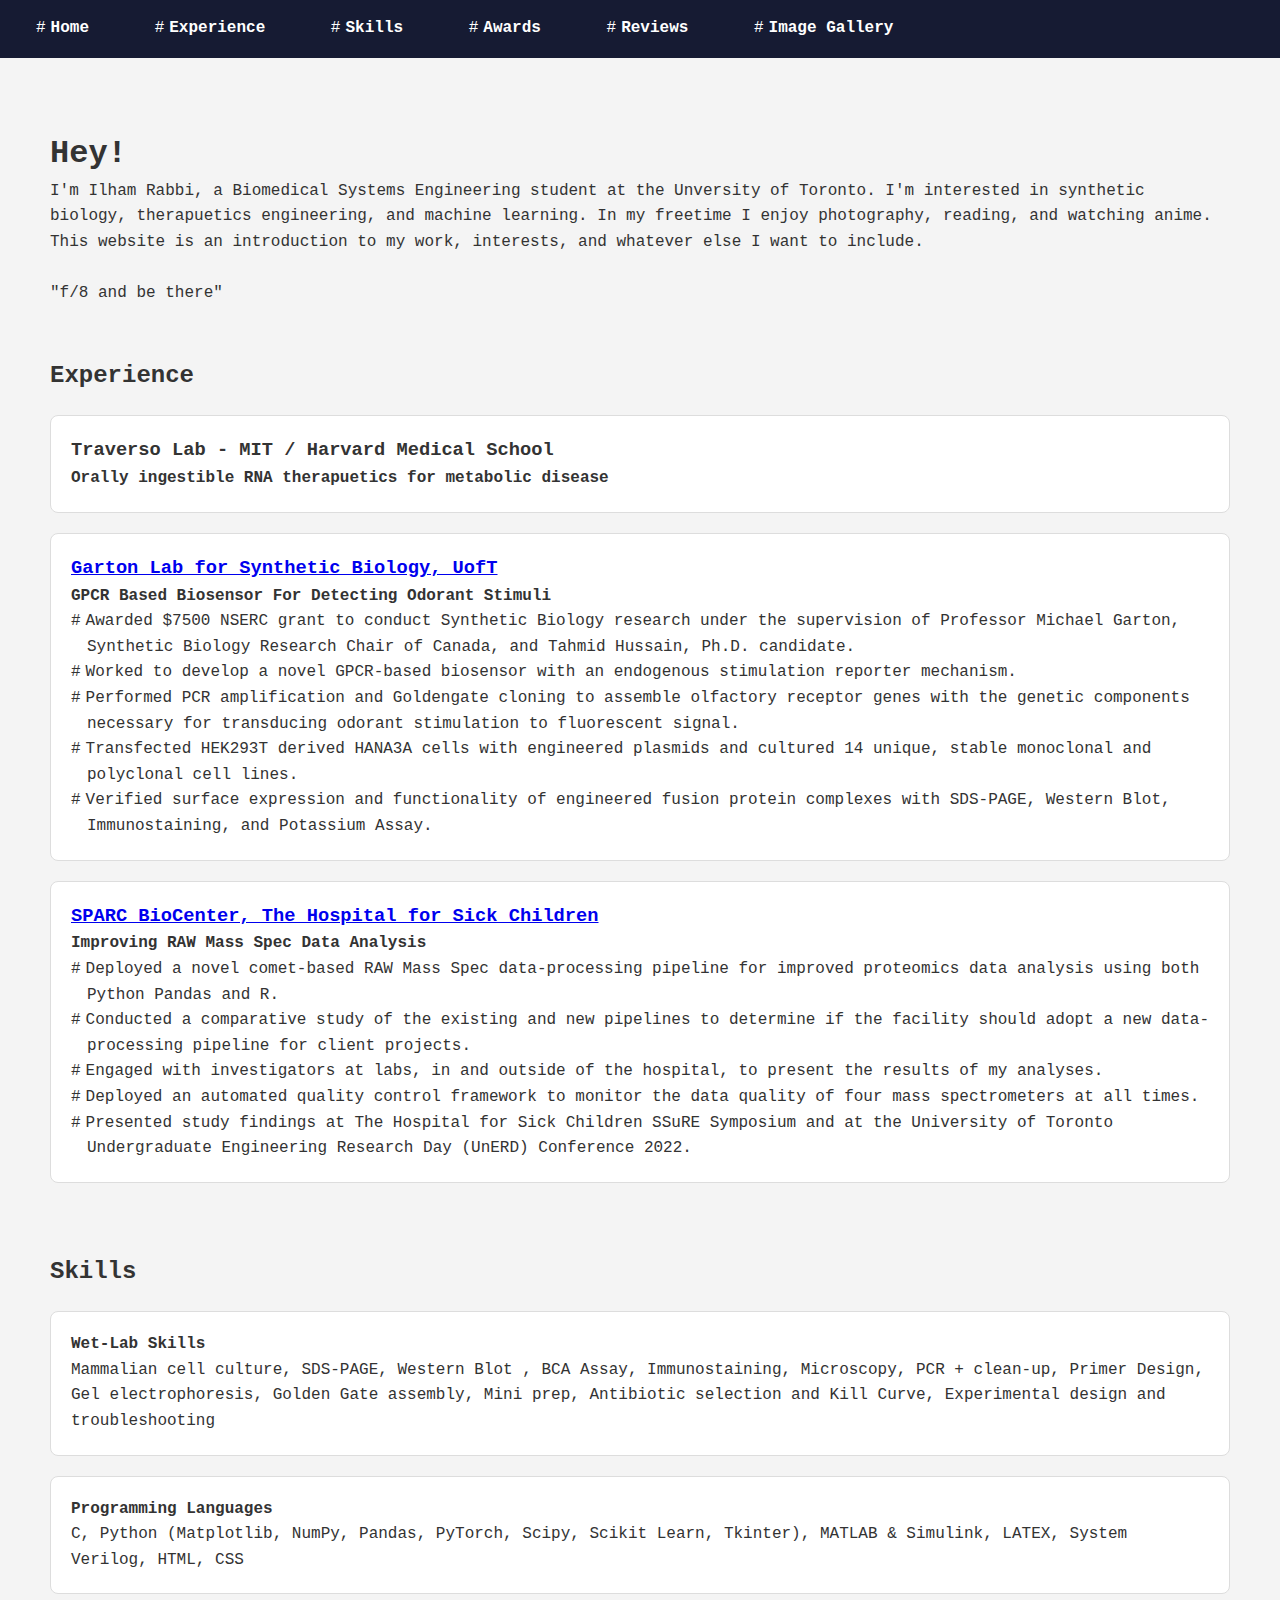
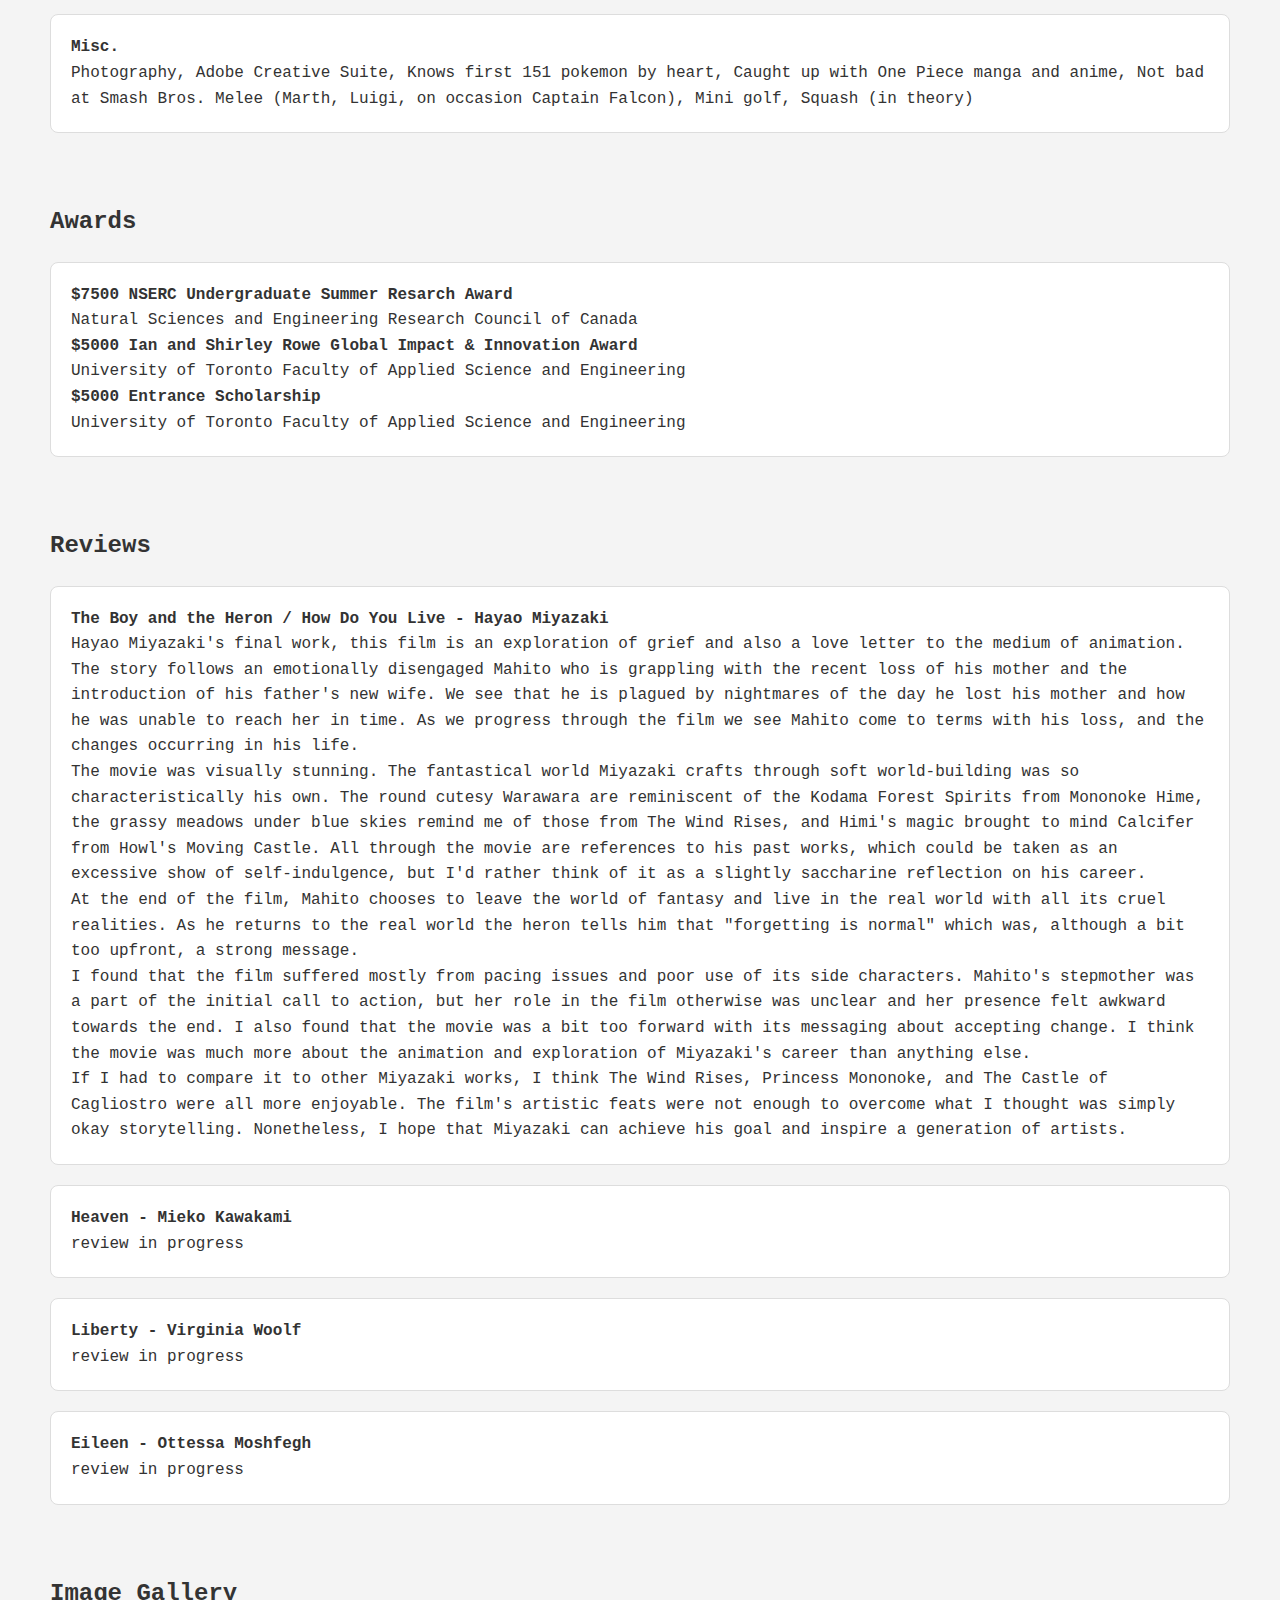
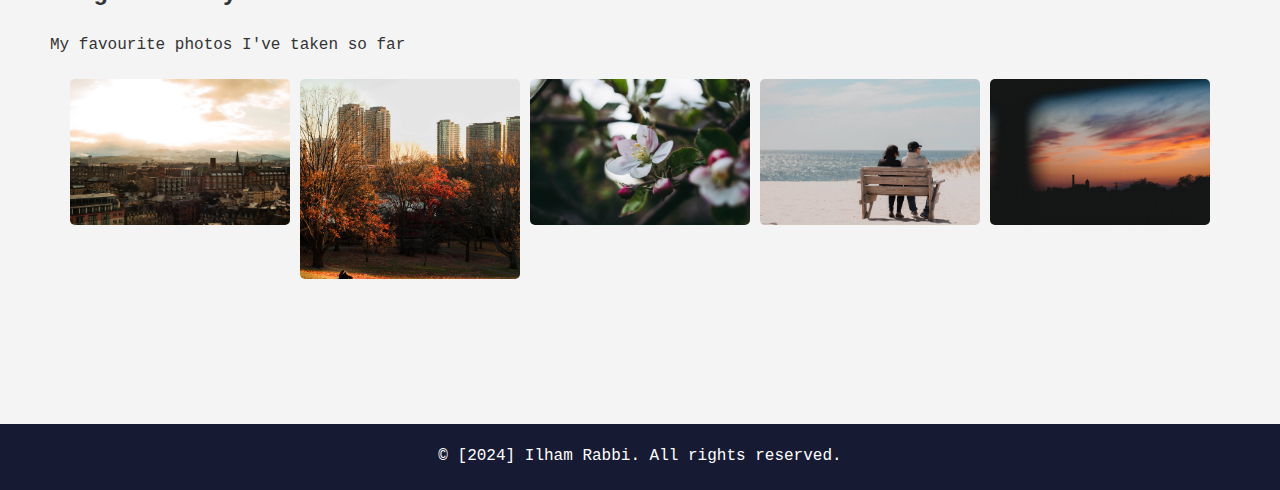
==== commit dc7a707f: "updates" ====
--- a/index.html
+++ b/index.html
@@ -34,6 +34,11 @@
         <!-- Projects Section -->
         <h2>Experience</h2>
         <!-- Project 1 -->
+        <div class = "experience">
+            <h3>Traverso Lab - MIT / Harvard Medical School</h3>
+            <h4>Orally ingestible RNA therapuetics for metabolic disease</h4>
+        </div>
+       <!-- Project 2 -->
         <div class="experience">
             <h3><a href="http://www.gartonlab.org/">Garton Lab for Synthetic Biology, UofT </a></h3>
             <h4>GPCR Based Biosensor For Detecting Odorant Stimuli</h4>
@@ -50,7 +55,7 @@
             </ul>
             <!-- Add more details or a link to the project -->
         </div>
-        <!-- Project 2 -->
+        <!-- Project 3 -->
         <div class="experience">
             <h3><a href="https://lab.research.sickkids.ca/sparc-molecular-analysis/">SPARC BioCenter, The Hospital for Sick Children</a></h3>
             <h4>Improving RAW Mass Spec Data Analysis</h4>
@@ -107,7 +112,7 @@
         <h2>Reviews</h2>
         <div class="reviews">
             <h4>The Boy and the Heron / How Do You Live - Hayao Miyazaki</h4>
-            <p>Hayao Miyazaki's final work, this film is a beautiful exploration of grief and also a love letter to 
+            <p>Hayao Miyazaki's final work, this film is an exploration of grief and also a love letter to 
                 the medium of animation. The story follows an emotionally disengaged Mahito who is grappling with the 
                 recent loss of his mother and the introduction of his father's new wife. We see that he is plagued by 
                 nightmares of the day he lost his mother and how he was unable to reach her in time. As we progress through 
@@ -129,46 +134,6 @@
                 <br>If I had to compare it to other Miyazaki works, I think The Wind Rises, Princess Mononoke, and The Castle 
                 of Cagliostro were all more enjoyable. The film's artistic feats were not enough to overcome what I thought was 
                 simply okay storytelling. Nonetheless, I hope that Miyazaki can achieve his goal and inspire a generation of artists.  </p>
-        </div>
-        <div class="reviews">
-            <h4>Tamako Love Story - Naoko Yamada</h4>
-            <p> I watched this video by a youtuber where he talks about Naoko Yamada's use of colour theory in 
-                Tamako Love Story and it's what made me want to watch the film. If a director could be so deliberate with their
-                choice of colour, surely the same thought would be put into the characters, dialogue, and cinematography? absolutely.               
-                <br>I don't really have much to comment about Love Story's plot: I thought it was amazing. Tamako and Mochizo's romance is 
-                painfully sweet and makes me nostalgic for something I never had. I don't think any piece of media has so well captured the feeling of 
-                young love.                
-                <br>What I enjoyed most about Love Story was it's cinematography. Naoko Yamada frames all of her shots as though they are through a telephoto lens.
-                 It's very evident that she's taken strong inspiration from live action cinema. There's this scene early on in the film 
-                where Mochizo confesses to Tamako - the camera frames just the two of them alone on the stones by the river bed, 
-                the sun is setting and the sky turns red as Mochizo builds up the courage to confess. The lens forces this image of 
-                the sky being large and vast but still Tamako and Mochizo are undeniably the focus of the shot, pefectly capturing the emotions of the moment.
-                <br>As I said before, I was inspired to watch 
-                the movie after watching a video about Yamada's use of color and boy did she use colour. At the start of the film, Tamako who is 
-                unsure of what will happen in the future after graduation sees the world as grey and the Usagiyama shopping district that we knew to be so vibrant 
-                in Market suddenly is washed with muted colours. But then Mochizo confesses, and all her worries are miniscule - her face flushes 
-                red and the sunset dissolves in a blur of abstract blobs of colors as she runs home embarrassed. Yamada perfectly captures the 
-                feeling of a teenage girl who's world has been turned on it's head. 
-                <br>Having now seen all of Yamada's work from her time as Kyoto Animation, I can see where this movie stands in her development as an director. 
-                It builds on much of the foundation she built with K-On! and the K-On! movie where she explores the use of live action film principles for 
-                the first time. However, she still hasn't fully committed to her style as she did in A Silent Voice. I love Naoko Yamada's works
-            </p>
-        </div>
-        <div class="reviews">
-            <h4>Sanshirō - Natsume Soseki</h4>
-            <p> ""Ride the streetcar," Yojiro said.
-                <br>Sanshirō tried to find Yojiro's hidden meaning, without success.
-                <br>"You mean a real streetcar?" he asked.
-                <br>Yojiro laughed uncontrollably. "Get on the streetcar and ride around Tokyo ten or 
-                fifteen times. After a while it will just happen by itself- you will become satisfied."" 
-                <br><br>The main character of this eponymous novel Is a country boy who's grown up in an enviroment that's instilled in 
-                him beliefs and values and an understanding of the world that he carries into his new life as a university student in the city. 
-                He innocently fumbles his way around Tokyo and finds peers he respects, friends who offer new perspectives, and a 
-                love who he can't seem to reach. His innocence which speaks to me so strongly is something that has doomed him, it's a trait that 
-                wins him the name "lost sheep." His friend Yojiro is right about Sanshiro, he's operating with an inccorect understanding of how he'll grow, 
-                how he'll become a man Mineko could love. Sanshirō needs to ride the streecar a few times, and so I did. 
-                <br> Natsume Soseki really cooked with this one.
-            </p>
         </div>
         <div class="reviews">
             <h4>Heaven - Mieko Kawakami</h4>
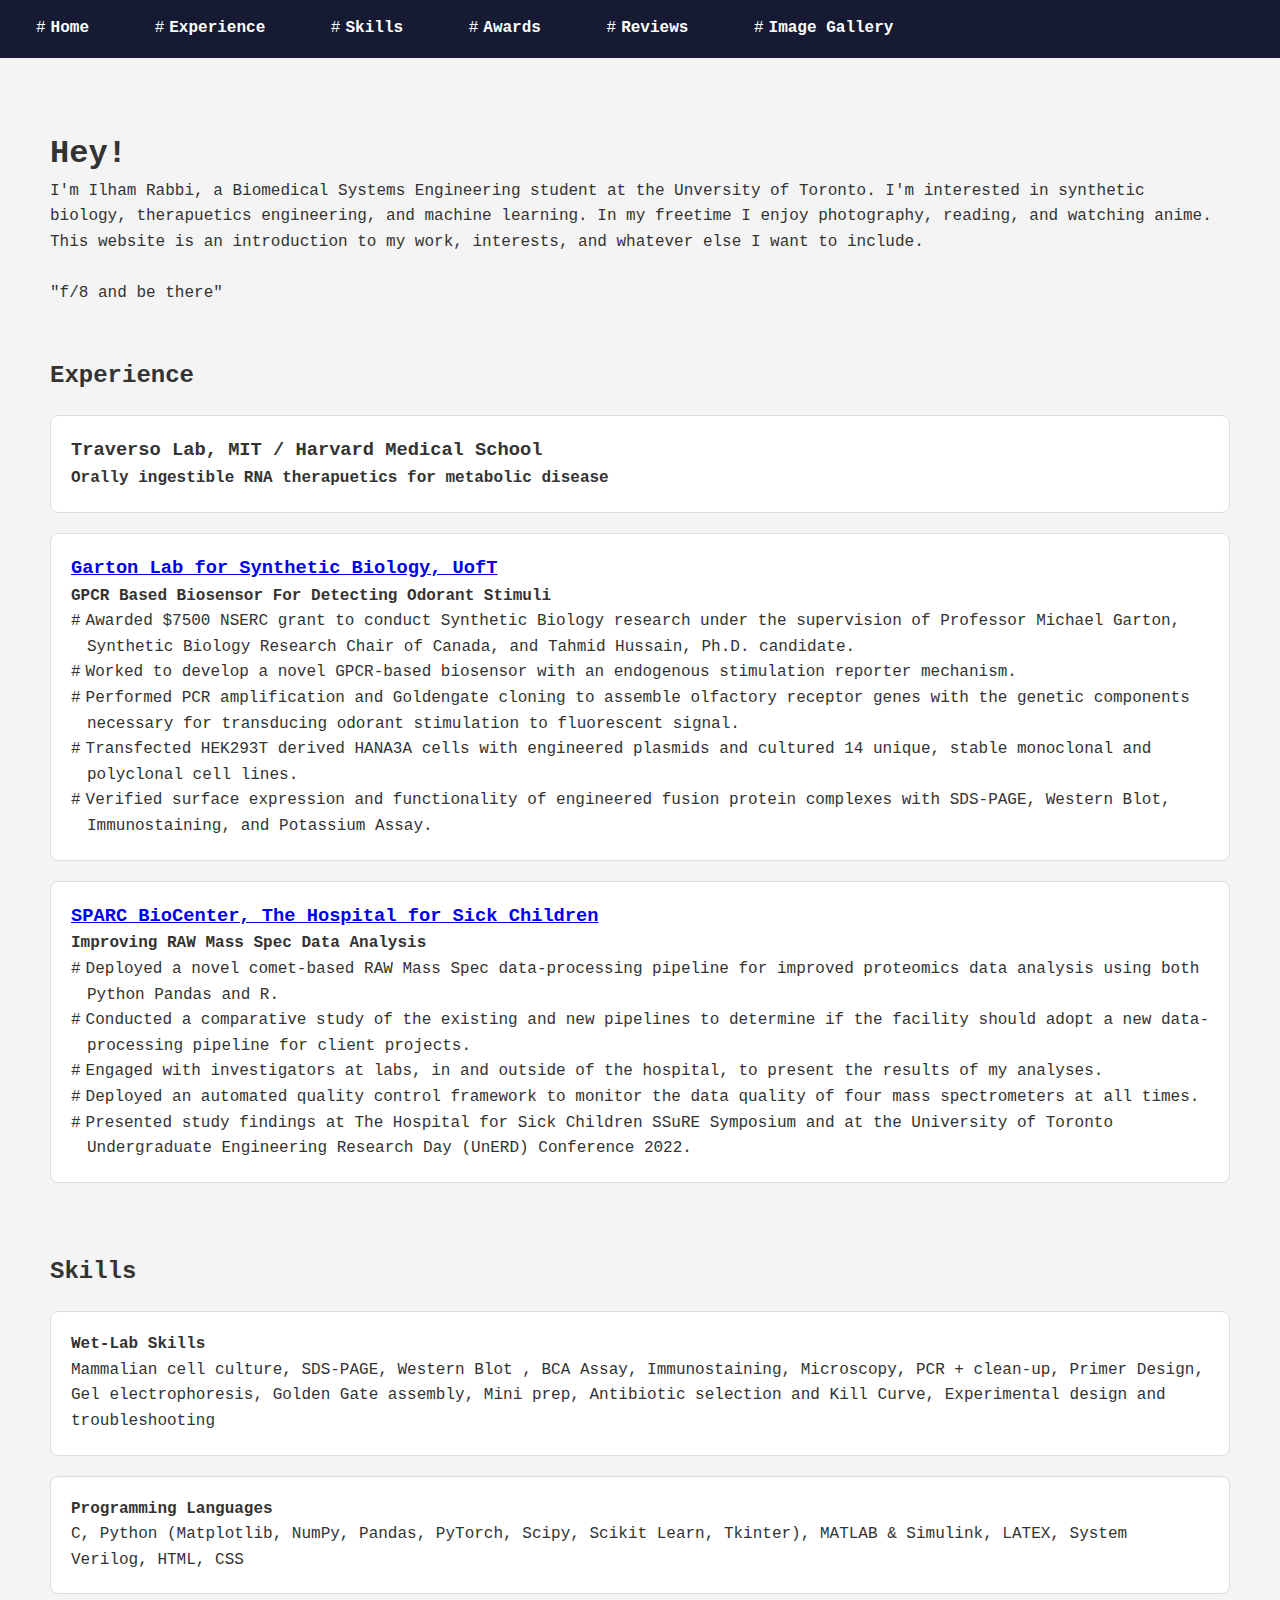
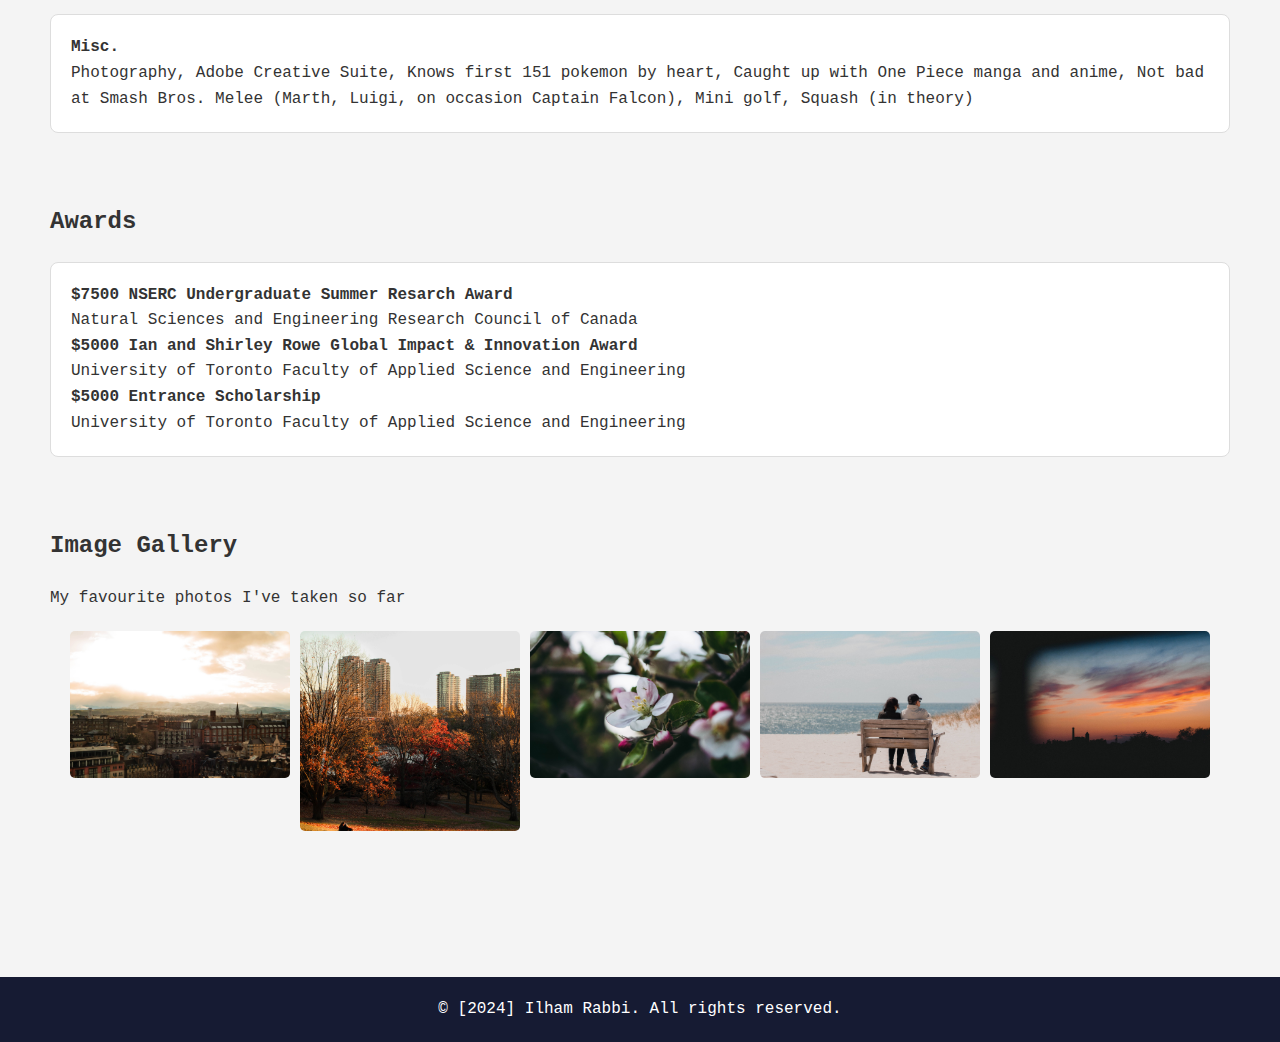
==== commit bc1f41bb: "updates" ====
--- a/index.html
+++ b/index.html
@@ -35,7 +35,7 @@
         <h2>Experience</h2>
         <!-- Project 1 -->
         <div class = "experience">
-            <h3>Traverso Lab - MIT / Harvard Medical School</h3>
+            <h3>Traverso Lab, MIT / Harvard Medical School</h3>
             <h4>Orally ingestible RNA therapuetics for metabolic disease</h4>
         </div>
        <!-- Project 2 -->
@@ -108,7 +108,7 @@
         </div>  
     </section>
 
-    <section id="reviews">
+    <!-- <section id="reviews">
         <h2>Reviews</h2>
         <div class="reviews">
             <h4>The Boy and the Heron / How Do You Live - Hayao Miyazaki</h4>
@@ -147,7 +147,7 @@
             <h4>Eileen - Ottessa Moshfegh</h4>
             <p> review in progress</p>
         </div>
-    </section>
+    </section>-->
 
     <section id="image-gallery">
         <h2>Image Gallery</h2>
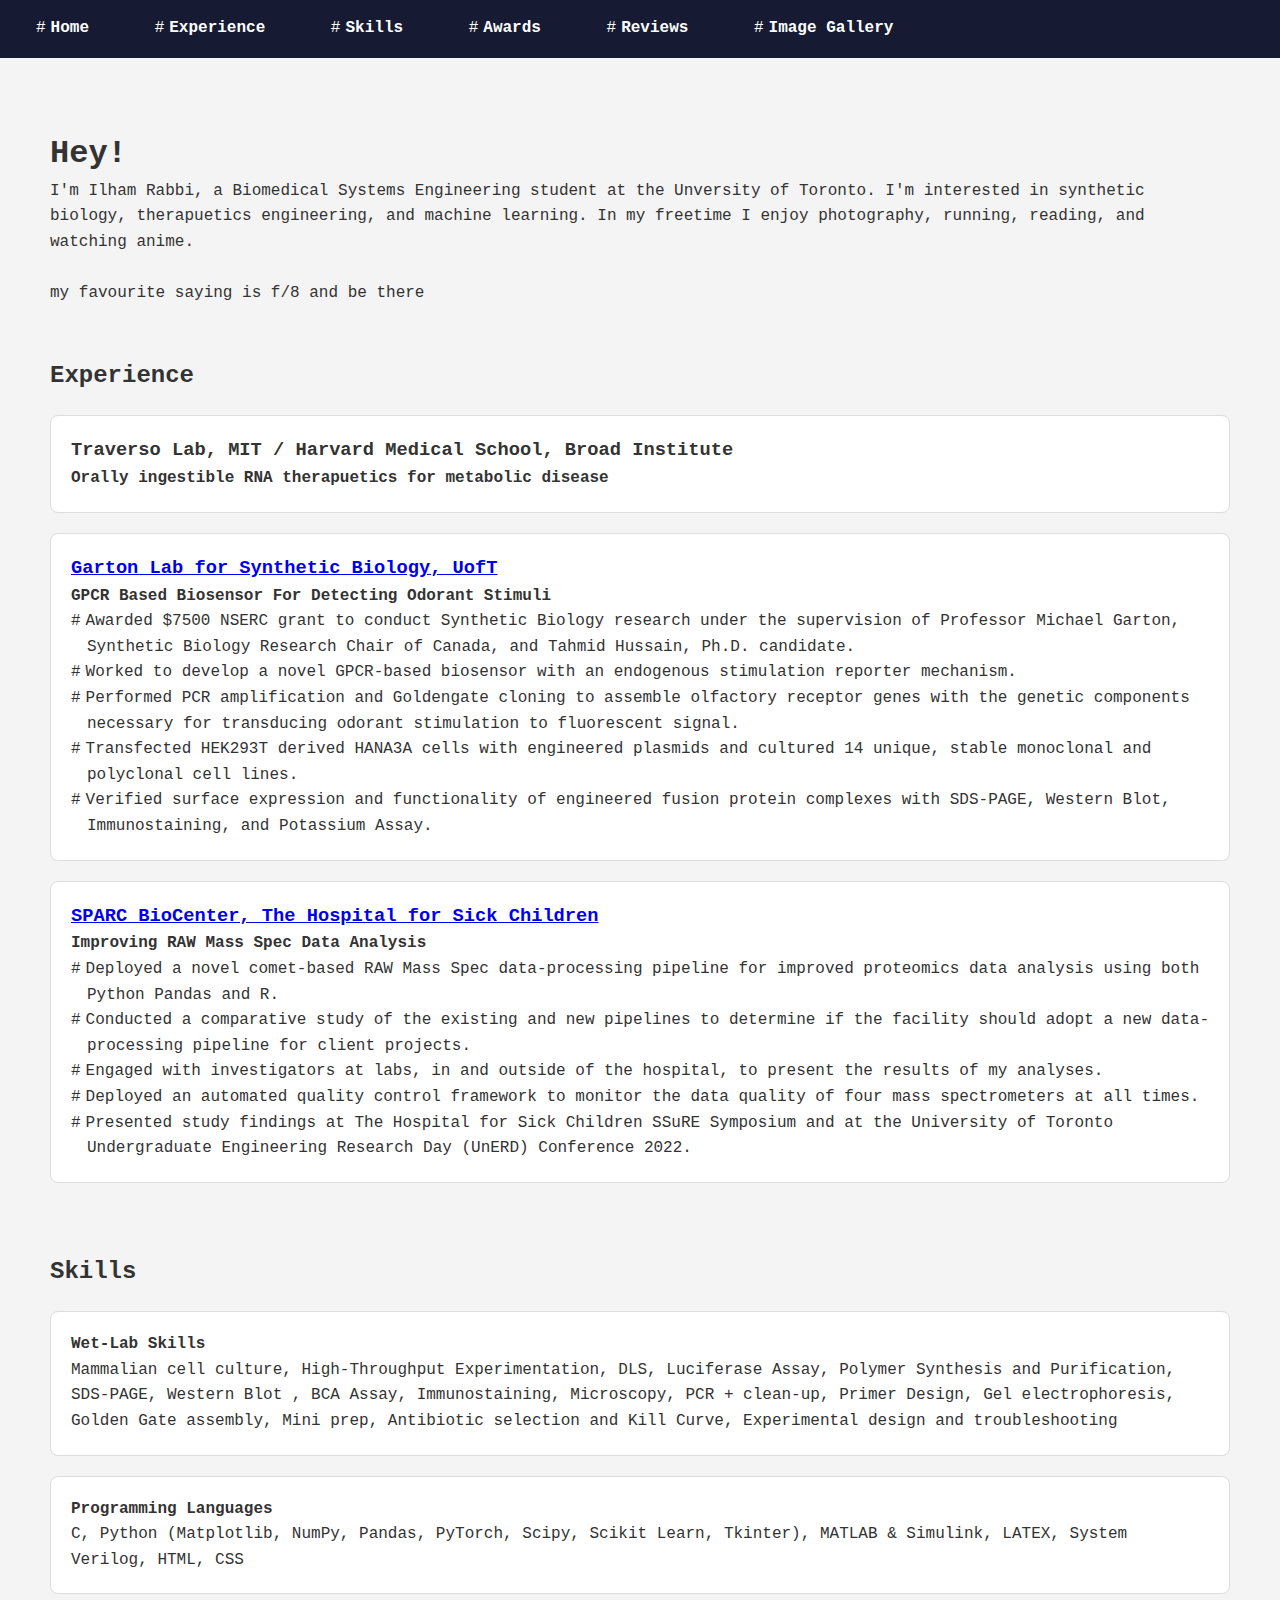
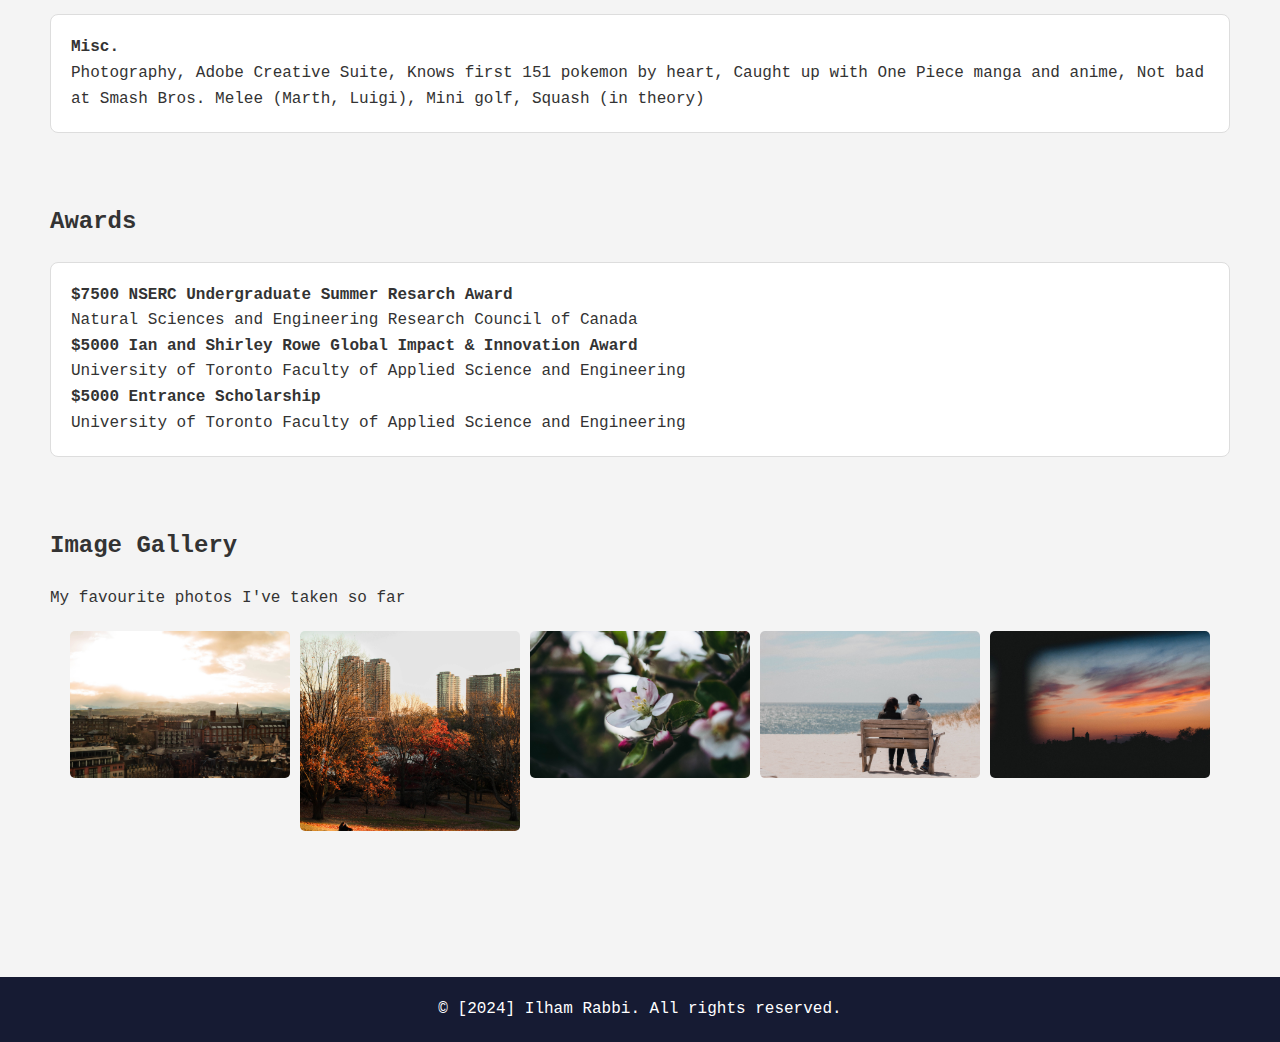
==== commit 33381051: "updates" ====
--- a/index.html
+++ b/index.html
@@ -25,9 +25,9 @@
     <section id="home">
         <!-- Home Section -->
         <h1>Hey!</h1>
-        <p>I'm Ilham Rabbi, a Biomedical Systems Engineering student at the Unversity of Toronto. I'm interested in synthetic biology, therapuetics engineering, and machine learning. In my freetime I enjoy photography, reading, and watching anime. This website is an introduction to my work, interests, and whatever else I want to include.</p>
+        <p>I'm Ilham Rabbi, a Biomedical Systems Engineering student at the Unversity of Toronto. I'm interested in synthetic biology, therapuetics engineering, and machine learning. In my freetime I enjoy photography, running, reading, and watching anime.</p>
         <p><br></p>
-        <p>"f/8 and be there"</p>
+        <p>my favourite saying is f/8 and be there</p>
     </section>
 
     <section id="experience">
@@ -35,7 +35,7 @@
         <h2>Experience</h2>
         <!-- Project 1 -->
         <div class = "experience">
-            <h3>Traverso Lab, MIT / Harvard Medical School</h3>
+            <h3>Traverso Lab, MIT / Harvard Medical School, Broad Institute</h3>
             <h4>Orally ingestible RNA therapuetics for metabolic disease</h4>
         </div>
        <!-- Project 2 -->
@@ -53,7 +53,6 @@
                 <li>Verified surface expression and functionality of engineered fusion protein complexes with SDS-PAGE, Western Blot,
                     Immunostaining, and Potassium Assay.</li>
             </ul>
-            <!-- Add more details or a link to the project -->
         </div>
         <!-- Project 3 -->
         <div class="experience">
@@ -69,17 +68,14 @@
                 <li>Presented study findings at The Hospital for Sick Children SSuRE Symposium and at the University of Toronto
                     Undergraduate Engineering Research Day (UnERD) Conference 2022.</li>
             </ul>
-            <!-- Add more details or a link to the project -->
-        </div>
-        <!-- Add more projects as needed -->
+        </div> 
     </section>
 
     <section id="skills">
-        <!-- Skills Section -->
         <h2>Skills</h2>
         <div class="skills">
             <h4>Wet-Lab Skills</h4>
-            <p>Mammalian cell culture, SDS-PAGE, Western Blot , BCA Assay, Immunostaining,
+            <p>Mammalian cell culture, High-Throughput Experimentation, DLS, Luciferase Assay, Polymer Synthesis and Purification, SDS-PAGE, Western Blot , BCA Assay, Immunostaining,
                 Microscopy, PCR + clean-up, Primer Design, Gel electrophoresis, Golden Gate assembly,
                 Mini prep, Antibiotic selection and Kill Curve, Experimental design and troubleshooting</p>
         </div>
@@ -91,12 +87,11 @@
         <div class="skills">
             <h4>Misc.</h4>
             <p>Photography, Adobe Creative Suite, Knows first 151 pokemon by heart, Caught up with One Piece manga and anime,
-                Not bad at Smash Bros. Melee (Marth, Luigi, on occasion Captain Falcon), Mini golf, Squash (in theory)</p>
+                Not bad at Smash Bros. Melee (Marth, Luigi), Mini golf, Squash (in theory)</p>
         </div>
     </section>
 
     <section id="awards">
-        <!-- Awards Section -->
         <h2>Awards</h2>
         <div class="awards">
             <h4>$7500 NSERC Undergraduate Summer Resarch Award</h4>
